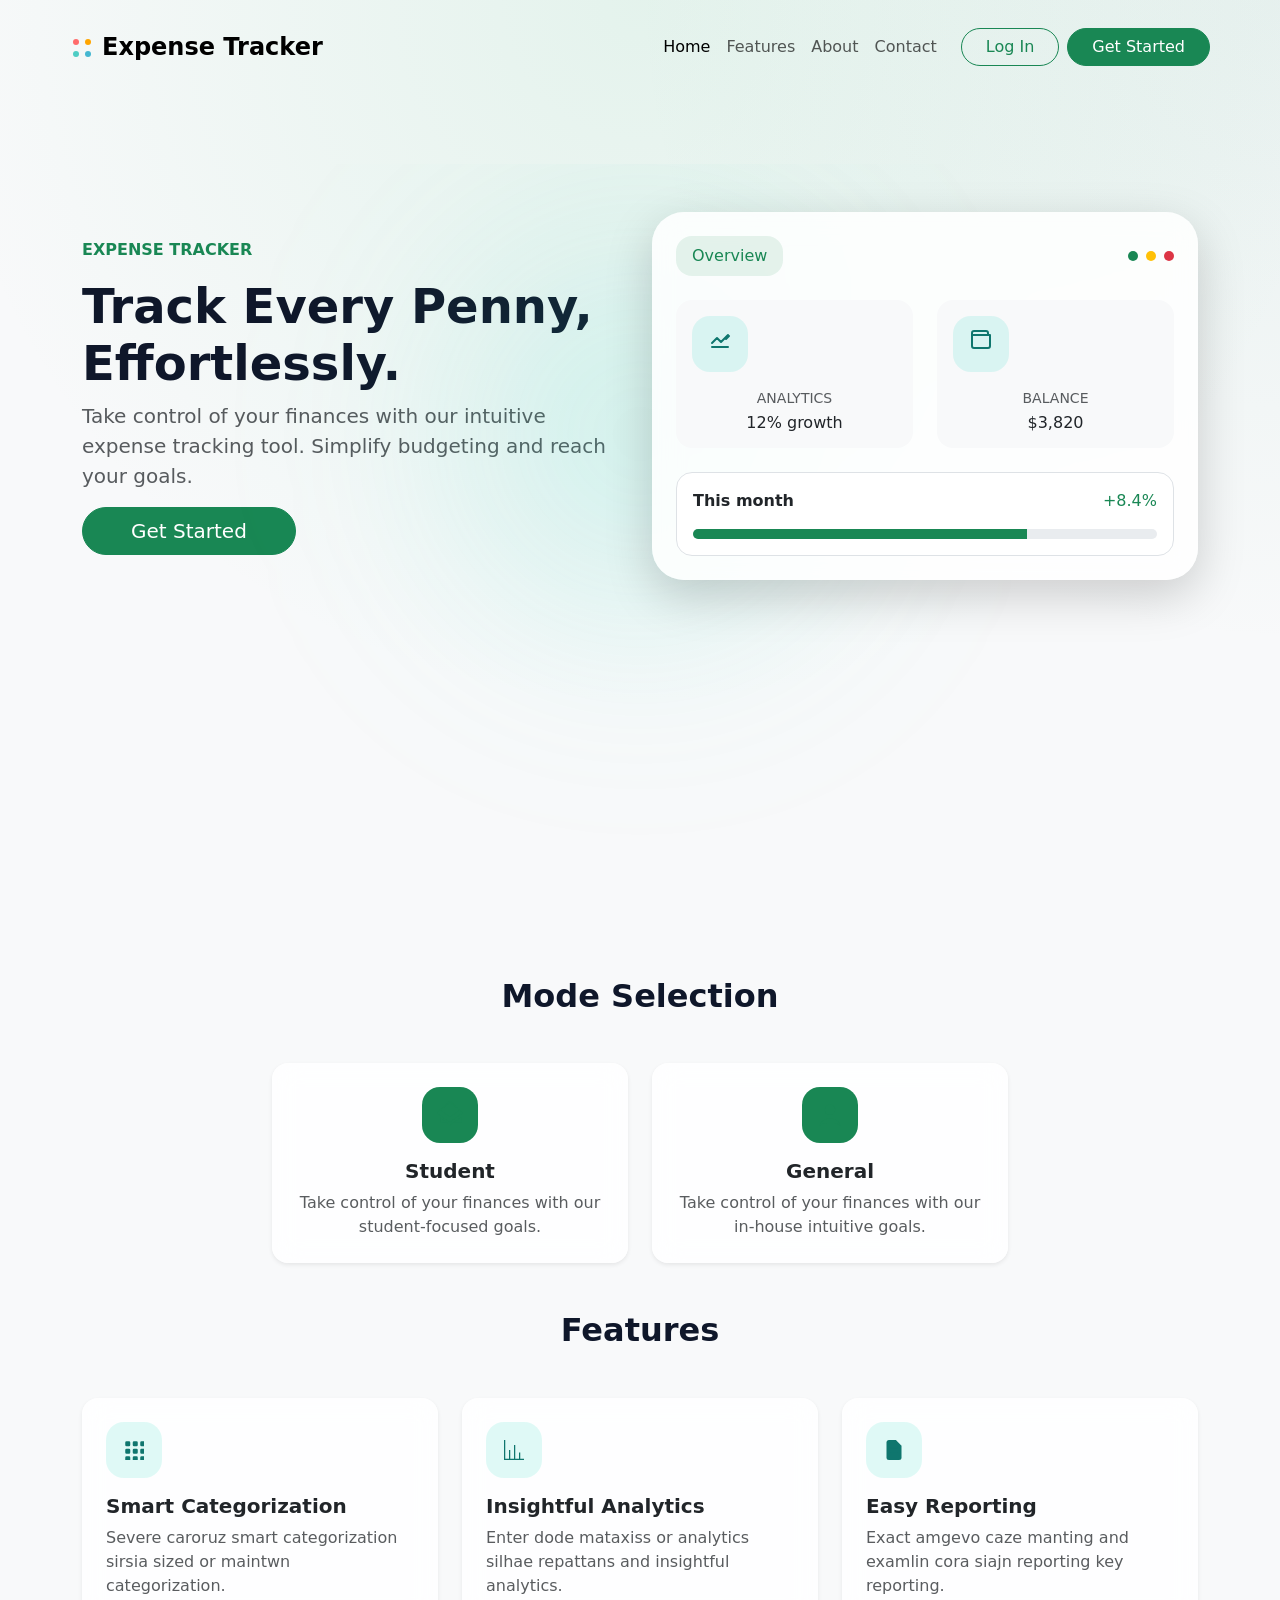
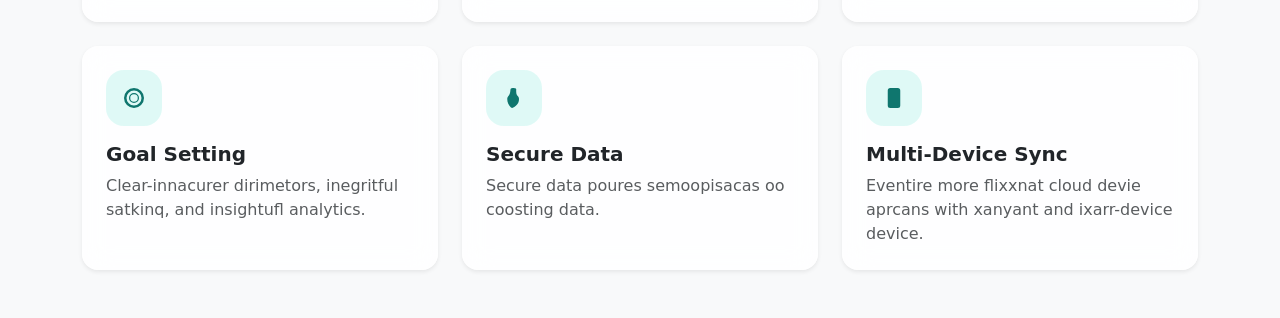
==== index.html @ f4d042ab "update changes" ====
﻿<!DOCTYPE html>
<html lang="en">
<head>
  <meta charset="UTF-8" />
  <meta name="viewport" content="width=device-width, initial-scale=1.0" />
  <title>Expense Tracker</title>
  <link href="https://cdn.jsdelivr.net/npm/bootstrap@5.3.3/dist/css/bootstrap.min.css" rel="stylesheet" />
  <link rel="stylesheet" href="css/style.css" />
</head>
<body class="bg-light">
  <!-- Mobile Side Navbar (Offcanvas) -->
  <div class="offcanvas offcanvas-start" tabindex="-1" id="mobileNav">
    <div class="offcanvas-header border-bottom">
      <h5 class="fw-bold">Menu</h5>
      <button type="button" class="btn-close" data-bs-dismiss="offcanvas"></button>
    </div>
    <div class="offcanvas-body">
      <ul class="nav flex-column">
        <li class="nav-item">
          <a class="nav-link active" href="index.html">Home</a>
        </li>
        <li class="nav-item">
          <a class="nav-link" href="pages/features.html">Features</a>
        </li>
        <li class="nav-item">
          <a class="nav-link" href="pages/about.html">About</a>
        </li>
        <li class="nav-item">
          <a class="nav-link" href="pages/contact.html">Contact</a>
        </li>
      </ul>
      <hr />
      <div class="d-grid gap-2">
        <a href="pages/login.html" class="btn btn-outline-success">Log In</a>
        <a href="pages/signup.html" class="btn btn-success">Get Started</a>
      </div>
    </div>
  </div>

  <!-- Desktop Top Navbar -->
  <header class="py-3 d-none d-lg-block">
    <nav class="container navbar navbar-expand-lg navbar-light">
      <a class="navbar-brand fw-bold fs-4" href="#">
        <svg xmlns="http://www.w3.org/2000/svg" width="24" height="24" fill="currentColor" viewBox="0 0 16 16" style="margin-right: 8px;"><circle cx="4" cy="4" r="2" fill="#FF6B6B"/><circle cx="12" cy="4" r="2" fill="#FFA500"/><circle cx="4" cy="12" r="2" fill="#4ECDC4"/><circle cx="12" cy="12" r="2" fill="#45B7D1"/></svg>Expense Tracker
      </a>
      <button class="navbar-toggler" type="button" data-bs-toggle="collapse" data-bs-target="#navbarContent">
        <span class="navbar-toggler-icon"></span>
      </button>
      <div class="collapse navbar-collapse justify-content-end" id="navbarContent">
        <ul class="navbar-nav align-items-center">
          <li class="nav-item">
            <a class="nav-link active" href="index.html">Home</a>
          </li>
          <li class="nav-item">
            <a class="nav-link" href="pages/features.html">Features</a>
          </li>
          <li class="nav-item">
            <a class="nav-link" href="pages/about.html">About</a>
          </li>
          <li class="nav-item">
            <a class="nav-link" href="pages/contact.html">Contact</a>
          </li>
          <li class="nav-item">
            <a class="btn btn-outline-success rounded-pill ms-3 px-4" href="pages/login.html">Log In</a>
          </li>
          <li class="nav-item">
            <a class="btn btn-success rounded-pill ms-2 px-4" href="pages/signup.html">Get Started</a>
          </li>
        </ul>
      </div>
    </nav>
  </header>

  <!-- Mobile Top Bar -->
  <header class="py-2 d-lg-none fixed-top bg-white shadow-sm">
    <div class="container d-flex align-items-center justify-content-between">
      <a class="navbar-brand fw-bold fs-5" href="#">
        <svg xmlns="http://www.w3.org/2000/svg" width="20" height="20" fill="currentColor" viewBox="0 0 16 16" style="margin-right: 4px;"><circle cx="4" cy="4" r="2" fill="#FF6B6B"/><circle cx="12" cy="4" r="2" fill="#FFA500"/><circle cx="4" cy="12" r="2" fill="#4ECDC4"/><circle cx="12" cy="12" r="2" fill="#45B7D1"/></svg>Expense Tracker
      </a>
      <button class="navbar-toggler border-0 p-0" type="button" data-bs-toggle="offcanvas" data-bs-target="#mobileNav">
        <svg xmlns="http://www.w3.org/2000/svg" width="24" height="24" fill="currentColor" viewBox="0 0 16 16"><path d="M2.5 12a.5.5 0 0 1 .5-.5h10a.5.5 0 0 1 0 1H3a.5.5 0 0 1-.5-.5zm0-4a.5.5 0 0 1 .5-.5h10a.5.5 0 0 1 0 1H3a.5.5 0 0 1-.5-.5zm0-4a.5.5 0 0 1 .5-.5h10a.5.5 0 0 1 0 1H3a.5.5 0 0 1-.5-.5z"/></svg>
      </button>
    </div>
  </header>

  <main>
    <section class="hero-section position-relative overflow-hidden pb-5">
      <div class="hero-bg position-absolute top-0 start-50 translate-middle-x"></div>
      <div class="container py-5">
        <div class="row align-items-center gy-5">
          <div class="col-lg-6">
            <p class="text-success fw-semibold text-uppercase mb-3">Expense Tracker</p>
            <h1 class="display-5 fw-bold">Track Every Penny, Effortlessly.</h1>
            <p class="lead text-muted">Take control of your finances with our intuitive expense tracking tool. Simplify budgeting and reach your goals.</p>
            <a href="pages/signup.html" class="btn btn-success btn-lg rounded-pill px-5">Get Started</a>
          </div>
          <div class="col-lg-6">
            <div class="card feature-card border-0 rounded-5 shadow-lg p-4">
              <div class="d-flex justify-content-between align-items-center mb-4">
                <div class="bg-success bg-opacity-10 text-success rounded-4 px-3 py-2">Overview</div>
                <div class="d-flex gap-2">
                  <span class="dot bg-success"></span>
                  <span class="dot bg-warning"></span>
                  <span class="dot bg-danger"></span>
                </div>
              </div>
              <div class="row gy-3">
                <div class="col-6">
                  <div class="bg-light rounded-4 p-3 text-center">
                    <div class="icon-circle mb-3">
                      <svg xmlns="http://www.w3.org/2000/svg" width="24" height="24" fill="none" stroke="currentColor" stroke-width="2" stroke-linecap="round" stroke-linejoin="round" class="bi bi-graph-up mb-2" viewBox="0 0 24 24"><path d="M4 19h16M4 15l5-5 4 4 7-7"></path><path d="M18 11l3-3"></path></svg>
                    </div>
                    <p class="mb-1 text-uppercase text-muted small">Analytics</p>
                    <h6 class="mb-0">12% growth</h6>
                  </div>
                </div>
                <div class="col-6">
                  <div class="bg-light rounded-4 p-3 text-center">
                    <div class="icon-circle mb-3">
                      <svg xmlns="http://www.w3.org/2000/svg" width="24" height="24" fill="none" stroke="currentColor" stroke-width="2" stroke-linecap="round" stroke-linejoin="round" class="bi bi-wallet mb-2" viewBox="0 0 24 24"><path d="M3 7h18v11a2 2 0 0 1-2 2H5a2 2 0 0 1-2-2V7z"></path><path d="M3 7V5a2 2 0 0 1 2-2h12a2 2 0 0 1 2 2v2"></path></svg>
                    </div>
                    <p class="mb-1 text-uppercase text-muted small">Balance</p>
                    <h6 class="mb-0">$3,820</h6>
                  </div>
                </div>
              </div>
              <div class="mt-4 p-3 rounded-4 bg-white border border-1">
                <div class="d-flex justify-content-between mb-3">
                  <span class="fw-semibold">This month</span>
                  <span class="text-success">+8.4%</span>
                </div>
                <div class="progress" style="height: 10px;">
                  <div class="progress-bar bg-success" role="progressbar" style="width: 72%" aria-valuenow="72" aria-valuemin="0" aria-valuemax="100"></div>
                </div>
              </div>
            </div>
          </div>
        </div>
      </div>
    </section>

    <section class="container py-5">
      <div class="text-center mb-5">
        <h2 class="fw-bold">Mode Selection</h2>
      </div>
      <div class="row g-4 justify-content-center">
        <div class="col-md-5 col-xl-4">
          <div class="card mode-card border-0 rounded-4 shadow-sm h-100 p-4 text-center">
            <div class="icon-circle mb-3 mx-auto bg-success bg-opacity-15 text-success">
              <svg xmlns="http://www.w3.org/2000/svg" width="28" height="28" fill="currentColor" class="bi bi-mortarboard" viewBox="0 0 16 16"><path d="M8 0a.5.5 0 0 0-.41.217L.8 6.32a.5.5 0 0 0 0 .76l6.79 4.924a.5.5 0 0 0 .441 0l6.79-4.924a.5.5 0 0 0 0-.76L8.41.217A.5.5 0 0 0 8 0zm0 1.04 5.695 4.127L8 9.155 2.305 5.167 8 1.04z"/><path d="M2.5 9.178v2.572c0 .42.55.719 1.175.719h9.65c.626 0 1.175-.3 1.175-.72V9.178l-6.5 4.713L2.5 9.178z"/></svg>
            </div>
            <h5 class="fw-semibold">Student</h5>
            <p class="text-muted mb-0">Take control of your finances with our student-focused goals.</p>
          </div>
        </div>
        <div class="col-md-5 col-xl-4">
          <div class="card mode-card border-0 rounded-4 shadow-sm h-100 p-4 text-center">
            <div class="icon-circle mb-3 mx-auto bg-success bg-opacity-15 text-success">
              <svg xmlns="http://www.w3.org/2000/svg" width="28" height="28" fill="currentColor" class="bi bi-person" viewBox="0 0 16 16"><path d="M8 8a3 3 0 1 0 0-6 3 3 0 0 0 0 6z"/><path d="M2 14s1-1.5 6-1.5S14 14 14 14s-1-4-6-4-6 4-6 4z"/></svg>
            </div>
            <h5 class="fw-semibold">General</h5>
            <p class="text-muted mb-0">Take control of your finances with our in‑house intuitive goals.</p>
          </div>
        </div>
      </div>
    </section>

    <section class="container pb-5">
      <div class="text-center mb-5">
        <h2 class="fw-bold">Features</h2>
      </div>
      <div class="row g-4">
        <div class="col-md-6 col-xl-4">
          <div class="card feature-card border-0 rounded-4 shadow-sm h-100 p-4">
            <div class="card-icon mb-3">
              <svg xmlns="http://www.w3.org/2000/svg" width="20" height="20" fill="currentColor" class="bi bi-grid-3x3-gap" viewBox="0 0 16 16"><path d="M1 2a1 1 0 0 1 1-1h2a1 1 0 0 1 1 1v2a1 1 0 0 1-1 1H2a1 1 0 0 1-1-1V2zm6 0a1 1 0 0 1 1-1h2a1 1 0 0 1 1 1v2a1 1 0 0 1-1 1H8a1 1 0 0 1-1-1V2zm6 0a1 1 0 0 1 1-1h2a1 1 0 0 1 1 1v2a1 1 0 0 1-1 1h-2a1 1 0 0 1-1-1V2zM1 8a1 1 0 0 1 1-1h2a1 1 0 0 1 1 1v2a1 1 0 0 1-1 1H2a1 1 0 0 1-1-1V8zm6 0a1 1 0 0 1 1-1h2a1 1 0 0 1 1 1v2a1 1 0 0 1-1 1H8a1 1 0 0 1-1-1V8zm6 0a1 1 0 0 1 1-1h2a1 1 0 0 1 1 1v2a1 1 0 0 1-1 1h-2a1 1 0 0 1-1-1V8zM1 14a1 1 0 0 1 1-1h2a1 1 0 0 1 1 1v2a1 1 0 0 1-1 1H2a1 1 0 0 1-1-1v-2zm6 0a1 1 0 0 1 1-1h2a1 1 0 0 1 1 1v2a1 1 0 0 1-1 1H8a1 1 0 0 1-1-1v-2zm6 0a1 1 0 0 1 1-1h2a1 1 0 0 1 1 1v2a1 1 0 0 1-1 1h-2a1 1 0 0 1-1-1v-2z"/></svg>
            </div>
            <h5 class="fw-semibold">Smart Categorization</h5>
            <p class="text-muted mb-0">Severe caroruz smart categorization sirsia sized or maintwn categorization.</p>
          </div>
        </div>
        <div class="col-md-6 col-xl-4">
          <div class="card feature-card border-0 rounded-4 shadow-sm h-100 p-4">
            <div class="card-icon mb-3">
              <svg xmlns="http://www.w3.org/2000/svg" width="20" height="20" fill="currentColor" class="bi bi-bar-chart-line" viewBox="0 0 16 16"><path d="M0 0h1v15h15v1H0V0zm4 8h1v7H4V8zm4-4h1v11H8V4zm4 6h1v5h-1V10z"/></svg>
            </div>
            <h5 class="fw-semibold">Insightful Analytics</h5>
            <p class="text-muted mb-0">Enter dode mataxiss or analytics silhae repattans and insightful analytics.</p>
          </div>
        </div>
        <div class="col-md-6 col-xl-4">
          <div class="card feature-card border-0 rounded-4 shadow-sm h-100 p-4">
            <div class="card-icon mb-3">
              <svg xmlns="http://www.w3.org/2000/svg" width="20" height="20" fill="currentColor" class="bi bi-file-earmark-text" viewBox="0 0 16 16"><path d="M14 4.5V14a2 2 0 0 1-2 2H4a2 2 0 0 1-2-2V2a2 2 0 0 1 2-2h5.5L14 4.5z"/><path d="M5 9.5h6V10H5v-.5zm0-1.5h6V8H5V8zm0-1.5h6V6H5V6z"/></svg>
            </div>
            <h5 class="fw-semibold">Easy Reporting</h5>
            <p class="text-muted mb-0">Exact amgevo caze manting and examlin cora siajn reporting key reporting.</p>
          </div>
        </div>
        <div class="col-md-6 col-xl-4">
          <div class="card feature-card border-0 rounded-4 shadow-sm h-100 p-4">
            <div class="card-icon mb-3">
              <svg xmlns="http://www.w3.org/2000/svg" width="20" height="20" fill="currentColor" class="bi bi-target" viewBox="0 0 16 16"><path d="M8 0a8 8 0 1 0 8 8A8 8 0 0 0 8 0zm0 2a6 6 0 1 1-6 6A6 6 0 0 1 8 2z"/><path d="M8 4a4 4 0 1 0 4 4A4 4 0 0 0 8 4zm0 1a3 3 0 1 1-3 3A3 3 0 0 1 8 5z"/></svg>
            </div>
            <h5 class="fw-semibold">Goal Setting</h5>
            <p class="text-muted mb-0">Clear-innacurer dirimetors, inegritful satkinq, and insightufl analytics.</p>
          </div>
        </div>
        <div class="col-md-6 col-xl-4">
          <div class="card feature-card border-0 rounded-4 shadow-sm h-100 p-4">
            <div class="card-icon mb-3">
              <svg xmlns="http://www.w3.org/2000/svg" width="20" height="20" fill="currentColor" class="bi bi-shield-lock" viewBox="0 0 16 16"><path d="M5.5 8.5a1.5 1.5 0 0 1 3 0V10h-3V8.5z"/><path d="M8 0c-.69 0-1.374.086-2.03.254a1 1 0 0 0-.777.962C4.942 4.56 4.3 5.66 3.38 6.577a2.965 2.965 0 0 0-.801 2.05c0 3.03 1.267 5.45 3.001 6.92a1.5 1.5 0 0 0 1.84 0C10.74 14.076 12 11.657 12 8.627a2.965 2.965 0 0 0-.801-2.05C10.2 5.66 9.558 4.56 9.807 1.216a1 1 0 0 0-.777-.962A7.982 7.982 0 0 0 8 0z"/></svg>
            </div>
            <h5 class="fw-semibold">Secure Data</h5>
            <p class="text-muted mb-0">Secure data poures semoopisacas oo coosting data.</p>
          </div>
        </div>
        <div class="col-md-6 col-xl-4">
          <div class="card feature-card border-0 rounded-4 shadow-sm h-100 p-4">
            <div class="card-icon mb-3">
              <svg xmlns="http://www.w3.org/2000/svg" width="20" height="20" fill="currentColor" class="bi bi-phone" viewBox="0 0 16 16"><path d="M11 1H5a1 1 0 0 0-1 1v12a1 1 0 0 0 1 1h6a1 1 0 0 0 1-1V2a1 1 0 0 0-1-1zM5 0a2 2 0 0 0-2 2v12a2 2 0 0 0 2 2h6a2 2 0 0 0 2-2V2a2 2 0 0 0-2-2H5z"/><path d="M8 13.5a.75.75 0 1 1 0-1.5.75.75 0 0 1 0 1.5z"/></svg>
            </div>
            <h5 class="fw-semibold">Multi-Device Sync</h5>
            <p class="text-muted mb-0">Eventire more flixxnat cloud devie aprcans with xanyant and ixarr-device device.</p>
          </div>
        </div>
      </div>
    </section>
  </main>

  <script src="https://cdn.jsdelivr.net/npm/bootstrap@5.3.3/dist/js/bootstrap.bundle.min.js"></script>
</body>
</html>
---- css/style.css ----
﻿body {
  background: radial-gradient(circle at top, rgba(123,210,165,.16), transparent 35%), radial-gradient(circle at top right, rgba(88,169,143,.1), transparent 28%), #f7fbfb;
  color: #0f172a;
}
/* Mobile fixed header spacing */
body > main {
  padding-top: 70px;
}
.hero-section {
  min-height: 85vh;
}
.hero-bg {
  width: 720px;
  height: 540px;
  background: radial-gradient(circle, rgba(45,212,191,.24) 0%, rgba(255,255,255,0) 60%);
  filter: blur(100px);
  z-index: 0;
  top: 20%;
}
.feature-card,
.mode-card {
  background: rgba(255,255,255,0.86);
  backdrop-filter: blur(14px);
  border: 1px solid rgba(15, 23, 42, 0.08);
}
.card-icon,
.icon-circle {
  width: 56px;
  height: 56px;
  display: grid;
  place-items: center;
  border-radius: 18px;
  background: rgba(45, 212, 191, 0.15);
  color: #0f766e;
}
.dot {
  width: 10px;
  height: 10px;
  display: inline-block;
  border-radius: 50%;
}
.about-page {
  position: relative;
  overflow: hidden;
}
.about-page::before {
  content: "";
  position: absolute;
  top: 0;
  right: -8rem;
  width: 380px;
  height: 380px;
  border-radius: 50%;
  background: rgba(45, 212, 191, 0.12);
  filter: blur(70px);
  z-index: 0;
}
.about-card,
.team-card,
.stat-card {
  background: rgba(255,255,255,0.92);
  backdrop-filter: blur(16px);
  border: 1px solid rgba(15, 23, 42, 0.08);
}
.about-icon,
.about-icon-sm,
.avatar {
  width: 64px;
  height: 64px;
  display: grid;
  place-items: center;
  border-radius: 24px;
  background: rgba(45, 212, 191, 0.15);
  color: #0f766e;
}
.about-icon-sm {
  width: 52px;
  height: 52px;
}
.avatar {
  width: 52px;
  height: 52px;
  border-radius: 50%;
}
.team-photo{
  width: 70px;
  height: 70px;
  border-radius: 50%;
  object-fit: cover;
}
.vertical-accent {
  position: absolute;
  top: 2rem;
  bottom: 7rem;
  left: 50%;
  transform: translateX(-50%);
  width: 72px;
  border-radius: 36px;
  background: rgba(45, 212, 191, 0.12);
  z-index: 0;
}
.about-page .container,
.about-page .row,
.about-page .col-lg-6 {
  position: relative;
  z-index: 1;
}
.about-button {
  padding: 0.95rem 2.5rem;
}
.contact-page {
  position: relative;
  overflow: hidden;
  min-height: 100vh;
  display: flex;
  flex-direction: column;
}
.contact-hero {
  text-align: center;
  padding: 3rem 0;
  position: relative;
  z-index: 1;
}
.contact-card {
  background: rgba(255,255,255,0.92) !important;
  backdrop-filter: blur(16px);
  border: 2px solid rgba(45, 212, 191, 0.3) !important;
  border-radius: 2rem;
}
.contact-form {
  padding: 2.5rem;
}
.form-control,
.form-control:focus,
.form-control:active {
  border: 2px solid rgba(45, 212, 191, 0.4);
  border-radius: 0.75rem;
  background: rgba(173, 216, 230, 0.2);
  color: #0f172a;
}
.form-control:focus {
  border-color: rgba(45, 212, 191, 0.8);
  background: rgba(173, 216, 230, 0.3);
  box-shadow: 0 0 0 0.2rem rgba(45, 212, 191, 0.15);
}
textarea.form-control {
  resize: vertical;
  min-height: 120px;
}
.contact-info-item {
  display: flex;
  align-items: flex-start;
  gap: 1rem;
  margin-bottom: 2rem;
}
.contact-info-icon {
  width: 56px;
  height: 56px;
  display: grid;
  place-items: center;
  border-radius: 50%;
  background: rgba(45, 212, 191, 0.15);
  color: #0f766e;
  flex-shrink: 0;
}
.contact-info-content h4 {
  font-weight: 600;
  margin-bottom: 0.25rem;
}
.contact-info-content p {
  color: #64748b;
  margin: 0;
}
.form-label {
  font-weight: 600;
  margin-bottom: 0.75rem;
  color: #0f172a;
}
.submit-btn {
  width: 100%;
  padding: 0.95rem 2rem;
  font-weight: 600;
  border-radius: 0.75rem;
  border: none;
}
.footer-section {
  background: rgba(255,255,255,0.5);
  padding: 2rem 0;
  text-align: center;
  border-top: 1px solid rgba(45, 212, 191, 0.1);
  margin-top: auto;
  z-index: 1;
  position: relative;
}
.social-icons {
  display: flex;
  justify-content: center;
  gap: 1.5rem;
  margin-top: 1rem;
}
.social-icons a {
  width: 40px;
  height: 40px;
  display: grid;
  place-items: center;
  border-radius: 50%;
  background: transparent;
  color: #0f766e;
  transition: all 0.3s ease;
  text-decoration: none;
}
.social-icons a:hover {
  background: rgba(45, 212, 191, 0.15);
  transform: translateY(-2px);
}

.features-page {
  position: relative;
  overflow: hidden;
  min-height: 80vh;
}
.features-card {
  background: rgba(255,255,255,0.92) !important;
  backdrop-filter: blur(16px);
  border: 2px solid rgba(45, 212, 191, 0.4) !important;
  transition: all 0.3s ease;
}
.features-card:hover {
  border-color: rgba(45, 212, 191, 0.8) !important;
  transform: translateY(-4px);
  box-shadow: 0 8px 24px rgba(45, 212, 191, 0.15) !important;
}
.features-card .card-icon {
  width: 64px;
  height: 64px;
  display: grid;
  place-items: center;
  border-radius: 20px;
  background: rgba(45, 212, 191, 0.12);
  color: #0f766e;
}

.pseudo-graphic {
  width: 100%;
  max-width: 220px;
  height: 240px;
  border-radius: 2.5rem;
  background: linear-gradient(180deg, rgba(45, 212, 191, 0.2), rgba(255, 255, 255, 0.8));
  border: 1px solid rgba(15, 23, 42, 0.08);
}
.dashboard-page {
  min-height: 90vh;
}
.dashboard-header {
  padding: 3rem 0 1.5rem;
}
.dashboard-card,
.metric-card,
.chart-card,
.table-card {
  background: rgba(255,255,255,0.92) !important;
  backdrop-filter: blur(16px);
  border: 1px solid rgba(15, 23, 42, 0.08) !important;
  border-radius: 2rem;
}
.metric-card {
  min-height: 160px;
}
.metric-card .metric-value {
  font-size: 2rem;
  font-weight: 700;
}
.metric-card .metric-note {
  color: #64748b;
}
.chart-card {
  min-height: 360px;
}
.table-card {
  overflow-x: auto;
}
.table-card table {
  min-width: 560px;
}
.dashboard-badge {
  display: inline-flex;
  align-items: center;
  gap: 0.35rem;
  font-size: 0.9rem;
  color: #10b981;
}
.dashboard-badge svg {
  width: 16px;
  height: 16px;
}
.dashboard-chart-placeholder {
  height: 260px;
  border-radius: 1.5rem;
  background: linear-gradient(180deg, rgba(45, 212, 191, 0.15), rgba(255, 255, 255, 0.8));
}
.profile-page {
  min-height: 100vh;
}
.profile-panel,
.sidebar-panel,
.settings-card,
.activity-card {
  background: rgba(255,255,255,0.95) !important;
  backdrop-filter: blur(16px);
  border: 1px solid rgba(15, 23, 42, 0.08) !important;
  border-radius: 1.75rem;
}
.sidebar-panel {
  min-height: 70vh;
}
.profile-avatar {
  width: 88px;
  height: 88px;
  display: grid;
  place-items: center;
  border-radius: 26px;
  background: rgba(45, 212, 191, 0.12);
  color: #0f766e;
  font-size: 2rem;
}
.profile-avatar-xl {
  width: 120px;
  height: 120px;
  font-size: 2.5rem;
}
.photo-card {
  background: rgba(255,255,255,0.96) !important;
  border-radius: 1.75rem;
  border: 1px solid rgba(15, 23, 42, 0.08) !important;
}
.delete-button {
  min-width: 140px;
}
.profile-heading {
  font-size: 1.25rem;
  font-weight: 700;
}
.sidebar-nav .list-group-item {
  border-radius: 1rem;
  border: none;
  margin-bottom: 0.6rem;
}
.sidebar-nav .list-group-item.active {
  background: rgba(45, 212, 191, 0.15);
  color: #0f766e;
  font-weight: 700;
}
.settings-card .form-control,
.settings-card .form-select {
  border-radius: 1rem;
}
.activity-card {
  min-height: 180px;
}
.activity-item {
  display: flex;
  align-items: center;
  gap: 1rem;
}
.activity-item span {
  width: 42px;
  height: 42px;
  display: grid;
  place-items: center;
  border-radius: 12px;
  background: rgba(45, 212, 191, 0.12);
  color: #0f766e;
}
.signup-page,
.auth-page {
  min-height: 100vh;
  display: flex;
  align-items: center;
}
.auth-card,
.signup-card {
  background: rgba(255,255,255,0.94) !important;
  backdrop-filter: blur(16px);
  border: 1px solid rgba(15, 23, 42, 0.08) !important;
  border-radius: 2rem;
}
.auth-card .form-control,
.signup-card .form-control {
  border: 2px solid rgba(45, 212, 191, 0.3);
  background: rgba(236, 249, 255, 0.9);
}
.auth-card .form-control:focus,
.signup-card .form-control:focus {
  border-color: rgba(45, 212, 191, 0.8);
  box-shadow: 0 0 0 0.2rem rgba(45, 212, 191, 0.15);
}
.signup-button,
.auth-button {
  width: 100%;
  padding: 1rem 1.5rem;
  font-weight: 700;
  border-radius: 2rem;
}
.auth-icon {
  width: 68px;
  height: 68px;
  display: grid;
  place-items: center;
  margin: 0 auto 1rem;
  border-radius: 50%;
  background: rgba(45, 212, 191, 0.12);
  font-size: 1.75rem;
}
.auth-note {
  color: #64748b;
}
.auth-note a {
  color: #0f766e;
  text-decoration: none;
}
.auth-note a:hover {
  text-decoration: underline;
}
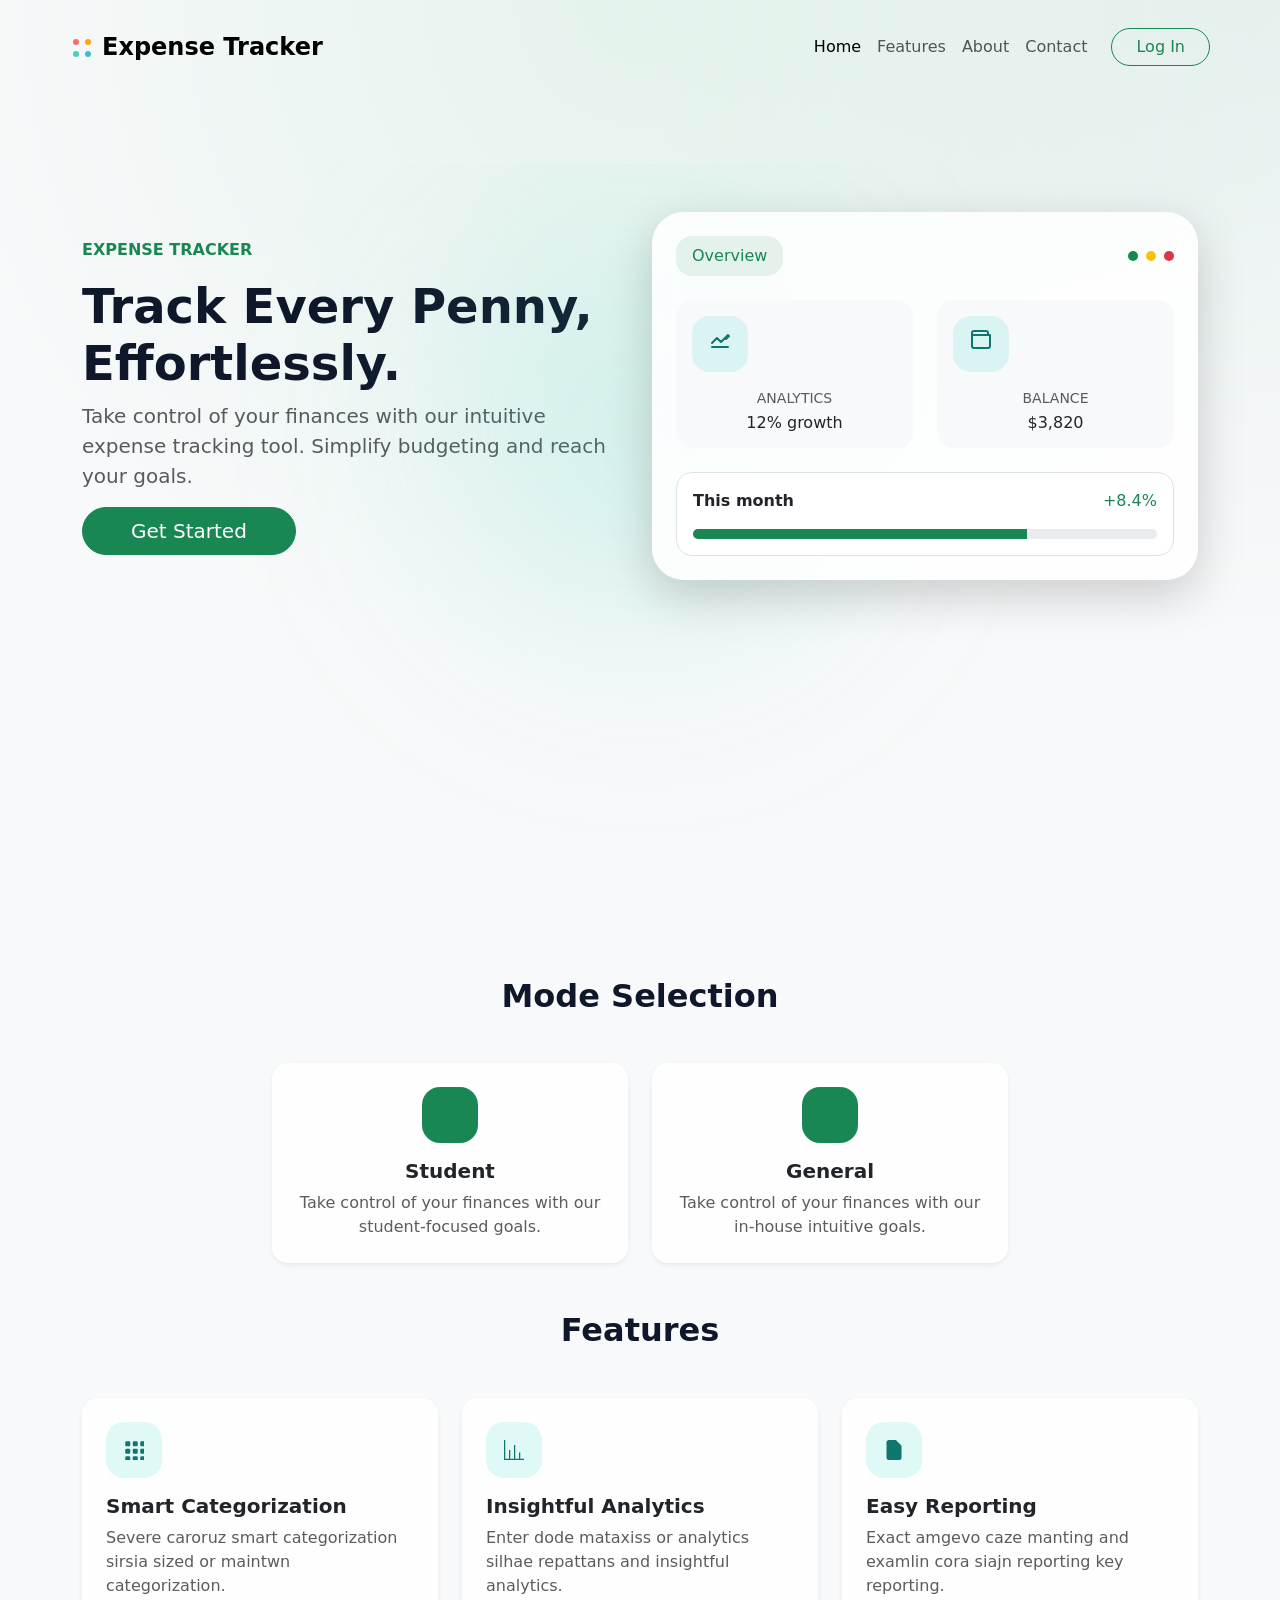
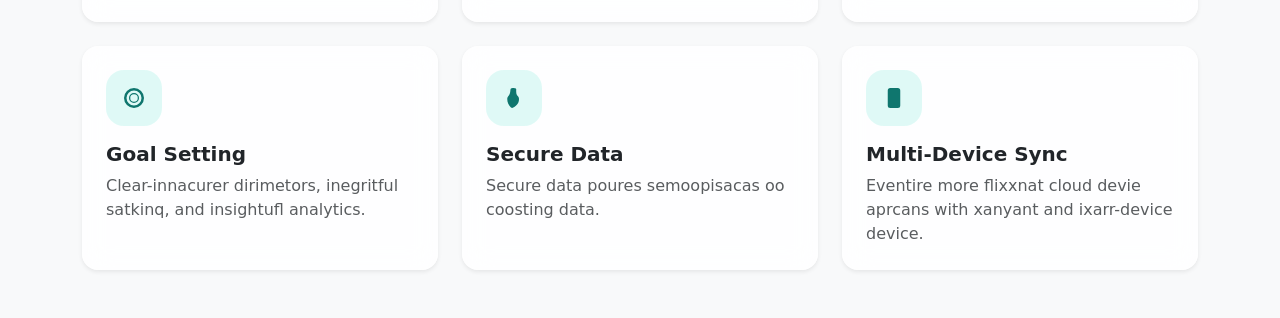
==== commit a6dcec93: "update changes" ====
--- a/index.html
+++ b/index.html
@@ -10,29 +10,37 @@
 <body class="bg-light">
   <!-- Mobile Side Navbar (Offcanvas) -->
   <div class="offcanvas offcanvas-start" tabindex="-1" id="mobileNav">
-    <div class="offcanvas-header border-bottom">
-      <h5 class="fw-bold">Menu</h5>
+    <div class="offcanvas-header align-items-center" style="background: #d3d5d8;">
+      <div class="d-flex align-items-center gap-2">
+        <span class="d-inline-flex align-items-center justify-content-center rounded-circle bg-success bg-opacity-100" style="width:44px;height:44px;font-size:1.5rem;color:#fff;">
+          <svg xmlns="http://www.w3.org/2000/svg" width="28" height="28" fill="none" viewBox="0 0 24 24" stroke="currentColor"><rect x="3" y="6" width="18" height="14" rx="3" stroke-width="2"/><path d="M16 3v3M8 3v3" stroke-width="2"/></svg>
+        </span>
+        <span class="fw-bold fs-4" style="color:#0f172a;">ExpenseFlow</span>
+      </div>
       <button type="button" class="btn-close" data-bs-dismiss="offcanvas"></button>
     </div>
-    <div class="offcanvas-body">
-      <ul class="nav flex-column">
-        <li class="nav-item">
-          <a class="nav-link active" href="index.html">Home</a>
-        </li>
-        <li class="nav-item">
-          <a class="nav-link" href="pages/features.html">Features</a>
-        </li>
-        <li class="nav-item">
-          <a class="nav-link" href="pages/about.html">About</a>
-        </li>
-        <li class="nav-item">
-          <a class="nav-link" href="pages/contact.html">Contact</a>
+    <div class="offcanvas-body d-flex flex-column px-0" style="background: #f7f8fa; min-height: 100vh;">
+      <ul class="nav flex-column px-3 mb-0">
+        <li class="nav-item mb-2">
+          <a class="nav-link text-secondary fs-5" href="pages/features.html">Features</a>
+        </li>
+        <li class="nav-item mb-2">
+          <a class="nav-link text-secondary fs-5" href="#">Pricing</a>
+        </li>
+        <li class="nav-item mb-2">
+          <a class="nav-link text-secondary fs-5" href="pages/about.html">About</a>
+        </li>
+        <li class="nav-item mb-2">
+          <a class="nav-link text-secondary fs-5" href="pages/contact.html">Contact</a>
+        </li>
+        <li class="nav-item mb-2">
+          <a class="nav-link text-secondary fs-5" href="#">FAQ</a>
         </li>
       </ul>
-      <hr />
-      <div class="d-grid gap-2">
-        <a href="pages/login.html" class="btn btn-outline-success">Log In</a>
-        <a href="pages/signup.html" class="btn btn-success">Get Started</a>
+      <hr class="my-3" />
+      <div class="mt-auto w-100 px-3 pb-3 d-flex gap-2">
+        <a href="pages/login.html" class="btn btn-light flex-fill fw-semibold py-2" style="border-radius: 14px;">Log in</a>
+        <a href="pages/signup.html" class="btn btn-success flex-fill fw-semibold py-2" style="border-radius: 14px;">Get Started</a>
       </div>
     </div>
   </div>
@@ -63,9 +71,7 @@
           <li class="nav-item">
             <a class="btn btn-outline-success rounded-pill ms-3 px-4" href="pages/login.html">Log In</a>
           </li>
-          <li class="nav-item">
-            <a class="btn btn-success rounded-pill ms-2 px-4" href="pages/signup.html">Get Started</a>
-          </li>
+          
         </ul>
       </div>
     </nav>
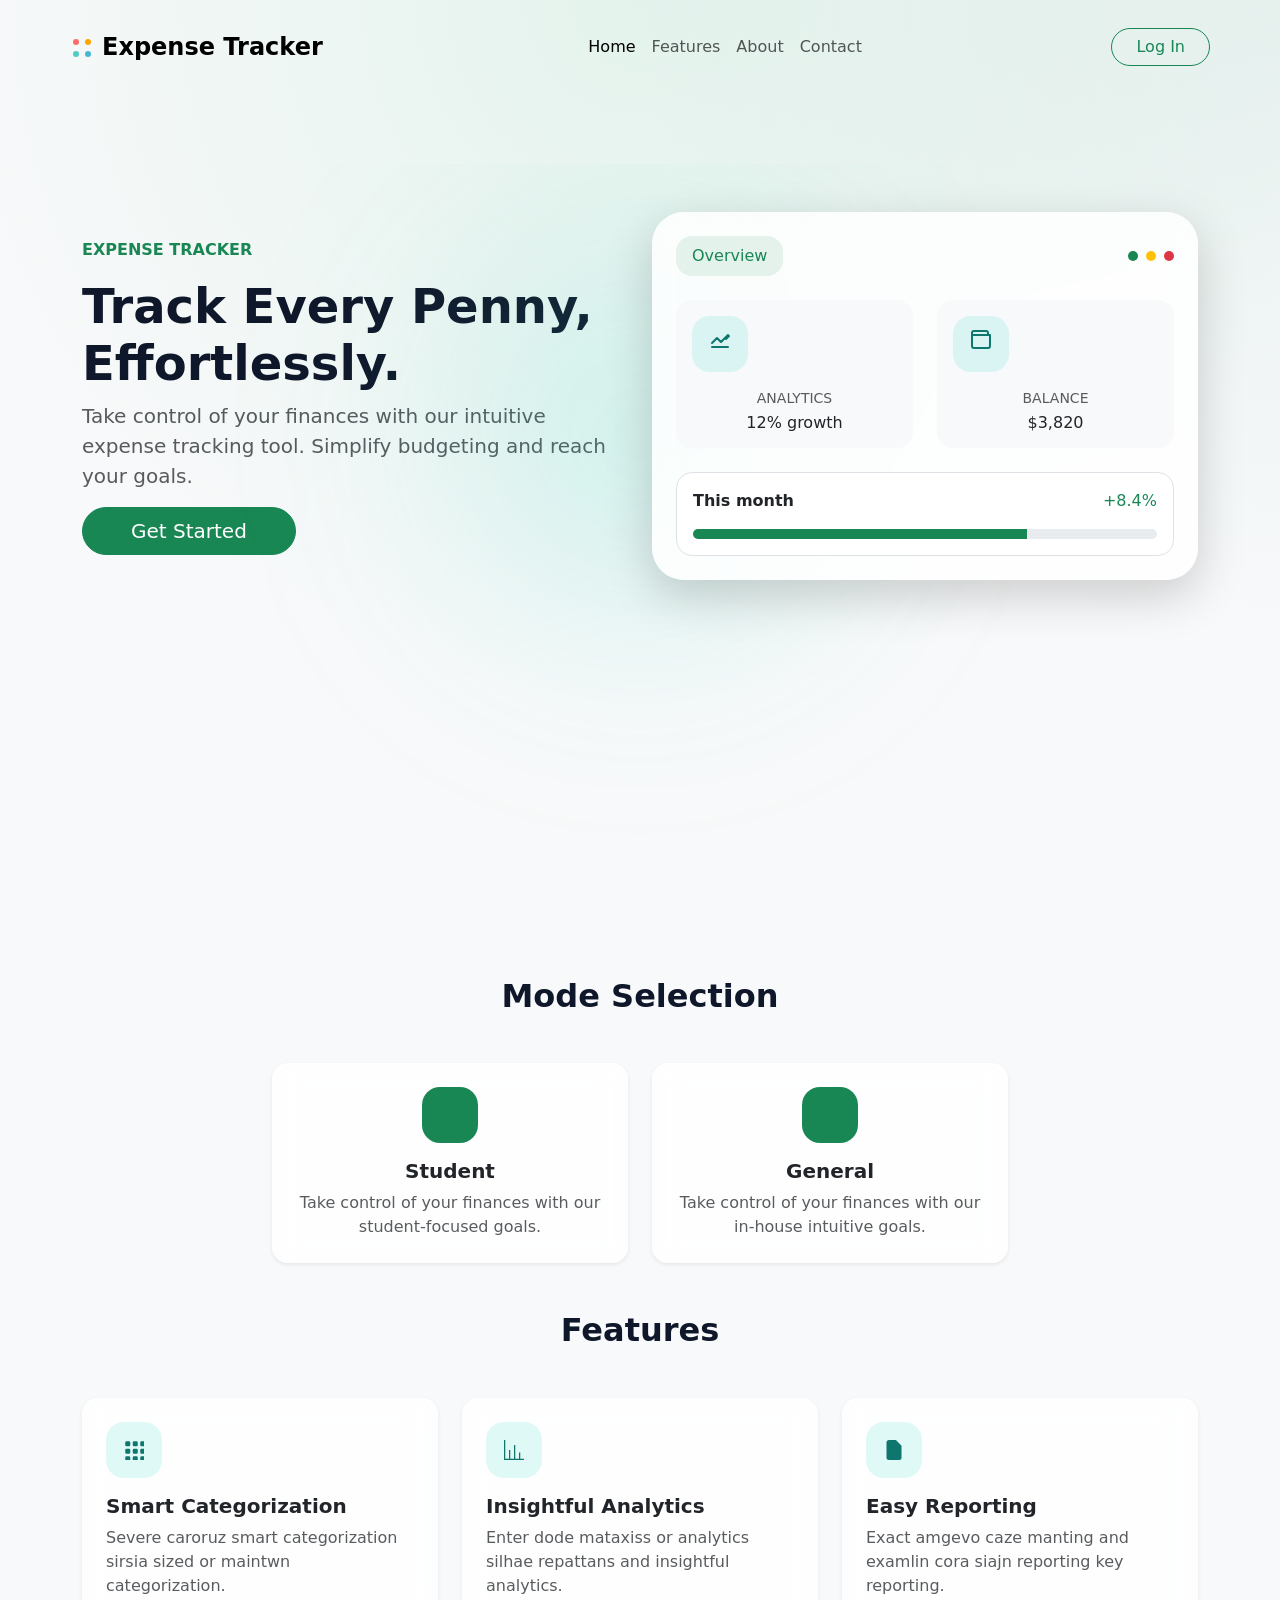
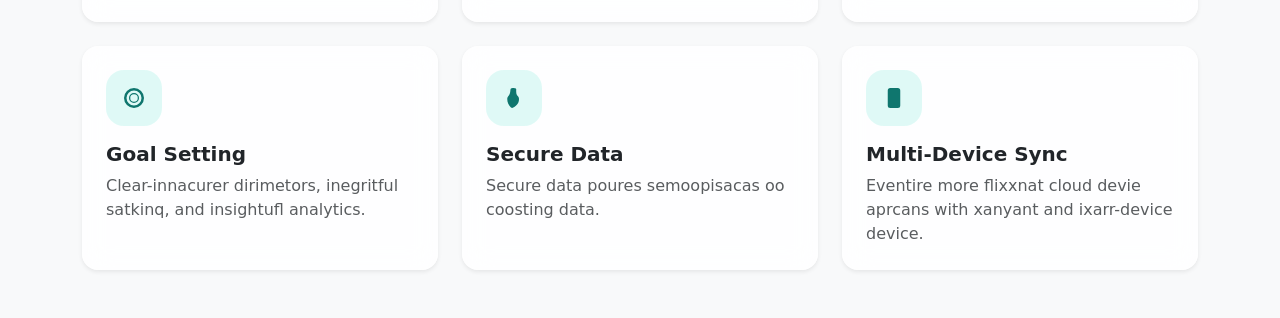
==== commit 5a6ffe6f: "First upload Expense Tracker website" ====
--- a/index.html
+++ b/index.html
@@ -10,37 +10,29 @@
 <body class="bg-light">
   <!-- Mobile Side Navbar (Offcanvas) -->
   <div class="offcanvas offcanvas-start" tabindex="-1" id="mobileNav">
-    <div class="offcanvas-header align-items-center" style="background: #d3d5d8;">
-      <div class="d-flex align-items-center gap-2">
-        <span class="d-inline-flex align-items-center justify-content-center rounded-circle bg-success bg-opacity-100" style="width:44px;height:44px;font-size:1.5rem;color:#fff;">
-          <svg xmlns="http://www.w3.org/2000/svg" width="28" height="28" fill="none" viewBox="0 0 24 24" stroke="currentColor"><rect x="3" y="6" width="18" height="14" rx="3" stroke-width="2"/><path d="M16 3v3M8 3v3" stroke-width="2"/></svg>
-        </span>
-        <span class="fw-bold fs-4" style="color:#0f172a;">ExpenseFlow</span>
-      </div>
+    <div class="offcanvas-header border-bottom">
+      <h5 class="fw-bold">Menu</h5>
       <button type="button" class="btn-close" data-bs-dismiss="offcanvas"></button>
     </div>
-    <div class="offcanvas-body d-flex flex-column px-0" style="background: #f7f8fa; min-height: 100vh;">
-      <ul class="nav flex-column px-3 mb-0">
-        <li class="nav-item mb-2">
-          <a class="nav-link text-secondary fs-5" href="pages/features.html">Features</a>
-        </li>
-        <li class="nav-item mb-2">
-          <a class="nav-link text-secondary fs-5" href="#">Pricing</a>
-        </li>
-        <li class="nav-item mb-2">
-          <a class="nav-link text-secondary fs-5" href="pages/about.html">About</a>
-        </li>
-        <li class="nav-item mb-2">
-          <a class="nav-link text-secondary fs-5" href="pages/contact.html">Contact</a>
-        </li>
-        <li class="nav-item mb-2">
-          <a class="nav-link text-secondary fs-5" href="#">FAQ</a>
+    <div class="offcanvas-body">
+      <ul class="nav flex-column">
+        <li class="nav-item">
+          <a class="nav-link active" href="index.html">Home</a>
+        </li>
+        <li class="nav-item">
+          <a class="nav-link" href="pages/features.html">Features</a>
+        </li>
+        <li class="nav-item">
+          <a class="nav-link" href="pages/about.html">About</a>
+        </li>
+        <li class="nav-item">
+          <a class="nav-link" href="pages/contact.html">Contact</a>
         </li>
       </ul>
-      <hr class="my-3" />
-      <div class="mt-auto w-100 px-3 pb-3 d-flex gap-2">
-        <a href="pages/login.html" class="btn btn-light flex-fill fw-semibold py-2" style="border-radius: 14px;">Log in</a>
-        <a href="pages/signup.html" class="btn btn-success flex-fill fw-semibold py-2" style="border-radius: 14px;">Get Started</a>
+      <hr />
+      <div class="d-grid gap-2">
+        <a href="pages/login.html" class="btn btn-outline-success">Log In</a>
+        <a href="pages/signup.html" class="btn btn-success">Get Started</a>
       </div>
     </div>
   </div>
@@ -54,7 +46,7 @@
       <button class="navbar-toggler" type="button" data-bs-toggle="collapse" data-bs-target="#navbarContent">
         <span class="navbar-toggler-icon"></span>
       </button>
-      <div class="collapse navbar-collapse justify-content-end" id="navbarContent">
+      <div class="collapse navbar-collapse justify-content-center" id="navbarContent">
         <ul class="navbar-nav align-items-center">
           <li class="nav-item">
             <a class="nav-link active" href="index.html">Home</a>
@@ -68,11 +60,11 @@
           <li class="nav-item">
             <a class="nav-link" href="pages/contact.html">Contact</a>
           </li>
-          <li class="nav-item">
-            <a class="btn btn-outline-success rounded-pill ms-3 px-4" href="pages/login.html">Log In</a>
-          </li>
-          
         </ul>
+      </div>
+      <div class="d-flex align-items-center gap-2">
+        <a class="btn btn-outline-success rounded-pill px-4" href="pages/login.html">Log In</a>
+      
       </div>
     </nav>
   </header>
--- a/css/style.css
+++ b/css/style.css
@@ -421,3 +421,23 @@
 .auth-note a:hover {
   text-decoration: underline;
 }
+/* Mobile offcanvas menu links */
+.offcanvas .nav-link {
+  color: #1f2937; /* dark gray instead of blue */
+  font-size: 18px;
+  font-weight: 500;
+  padding: 12px 0;
+  transition: all 0.2s ease;
+}
+
+
+.offcanvas .nav-link:hover {
+  color: #198754; /* your green theme */
+  transform: translateX(5px);
+}
+
+
+.offcanvas .nav-link.active {
+  color: #198754;
+  font-weight: 600;
+}
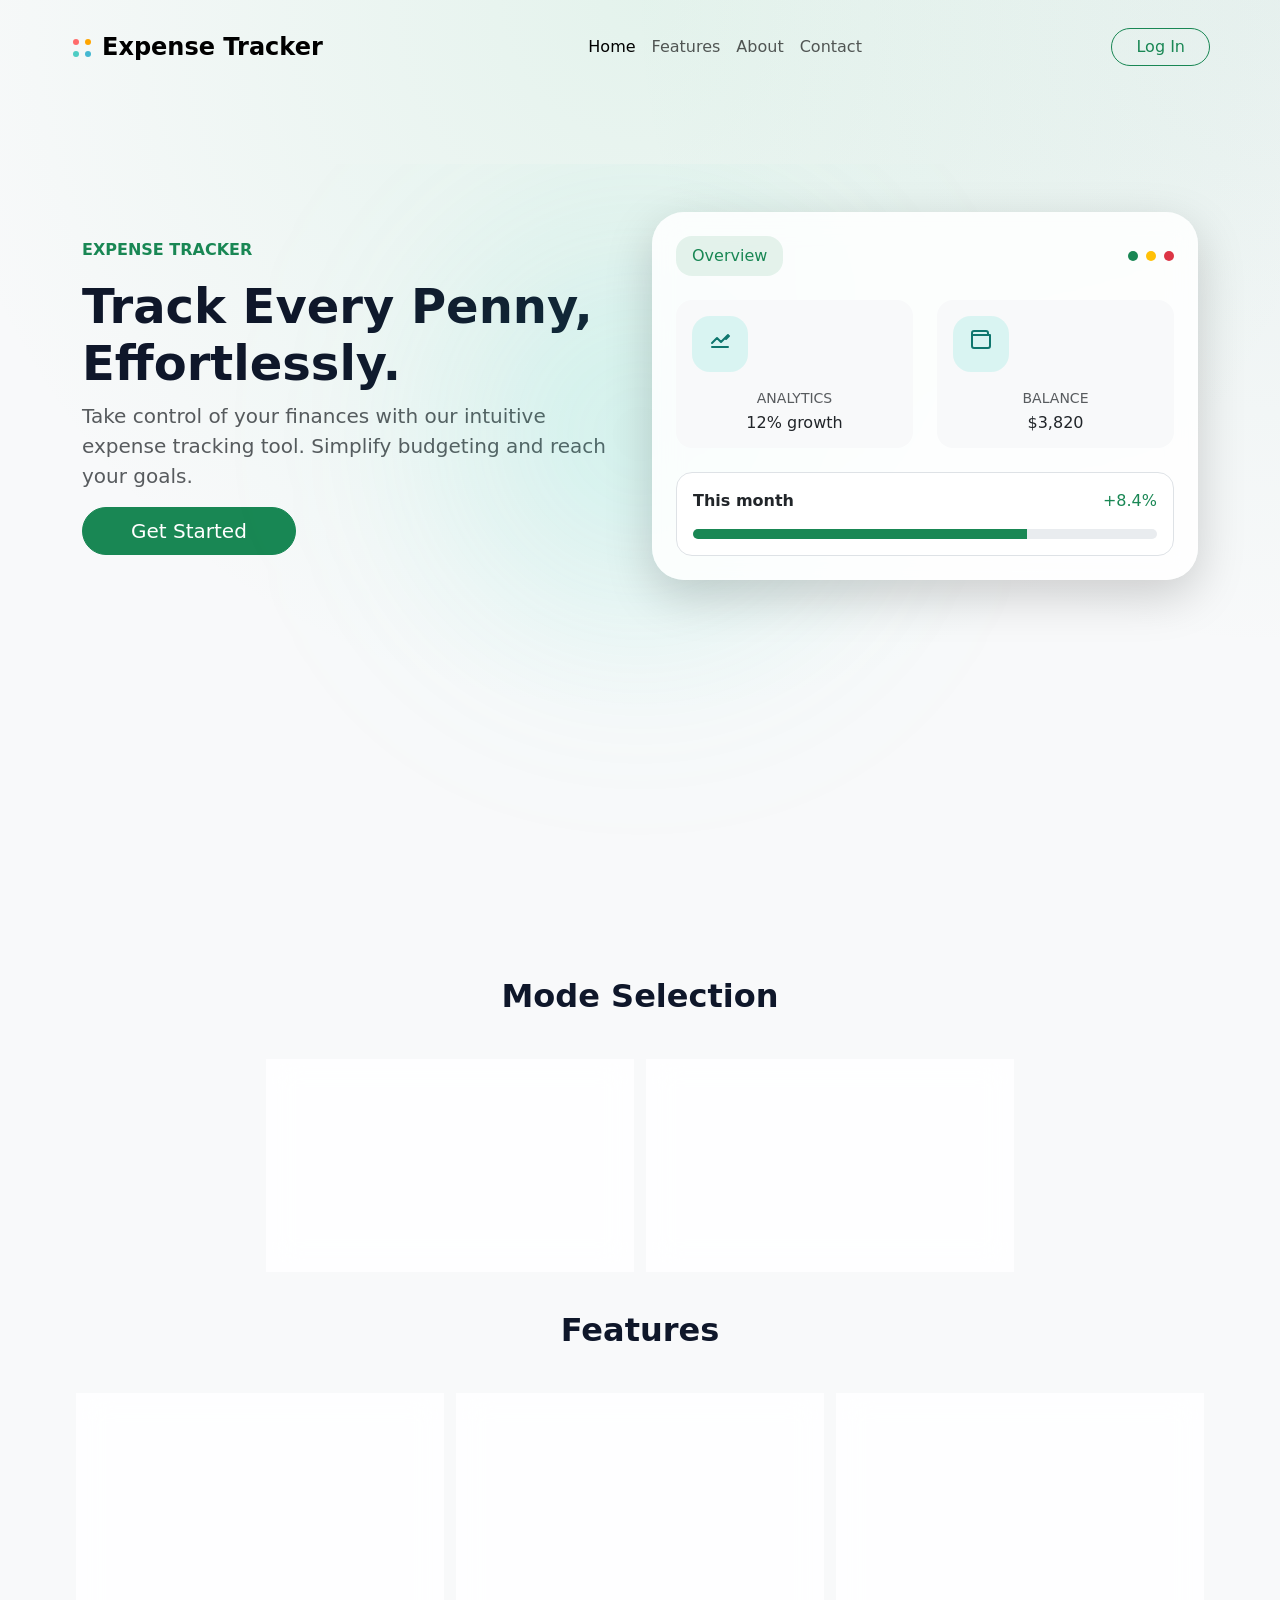
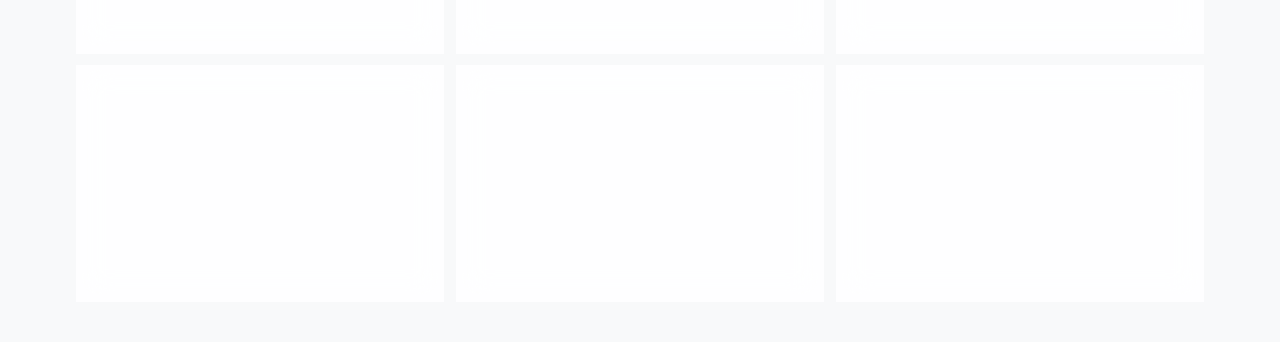
==== commit e9342109: "updated project" ====
--- a/index.html
+++ b/index.html
@@ -174,7 +174,7 @@
               <svg xmlns="http://www.w3.org/2000/svg" width="20" height="20" fill="currentColor" class="bi bi-grid-3x3-gap" viewBox="0 0 16 16"><path d="M1 2a1 1 0 0 1 1-1h2a1 1 0 0 1 1 1v2a1 1 0 0 1-1 1H2a1 1 0 0 1-1-1V2zm6 0a1 1 0 0 1 1-1h2a1 1 0 0 1 1 1v2a1 1 0 0 1-1 1H8a1 1 0 0 1-1-1V2zm6 0a1 1 0 0 1 1-1h2a1 1 0 0 1 1 1v2a1 1 0 0 1-1 1h-2a1 1 0 0 1-1-1V2zM1 8a1 1 0 0 1 1-1h2a1 1 0 0 1 1 1v2a1 1 0 0 1-1 1H2a1 1 0 0 1-1-1V8zm6 0a1 1 0 0 1 1-1h2a1 1 0 0 1 1 1v2a1 1 0 0 1-1 1H8a1 1 0 0 1-1-1V8zm6 0a1 1 0 0 1 1-1h2a1 1 0 0 1 1 1v2a1 1 0 0 1-1 1h-2a1 1 0 0 1-1-1V8zM1 14a1 1 0 0 1 1-1h2a1 1 0 0 1 1 1v2a1 1 0 0 1-1 1H2a1 1 0 0 1-1-1v-2zm6 0a1 1 0 0 1 1-1h2a1 1 0 0 1 1 1v2a1 1 0 0 1-1 1H8a1 1 0 0 1-1-1v-2zm6 0a1 1 0 0 1 1-1h2a1 1 0 0 1 1 1v2a1 1 0 0 1-1 1h-2a1 1 0 0 1-1-1v-2z"/></svg>
             </div>
             <h5 class="fw-semibold">Smart Categorization</h5>
-            <p class="text-muted mb-0">Severe caroruz smart categorization sirsia sized or maintwn categorization.</p>
+            <p class="text-muted mb-0">Automatically sort your spending into categories like food, rent, and travel to see exactly where your money goes.</p>
           </div>
         </div>
         <div class="col-md-6 col-xl-4">
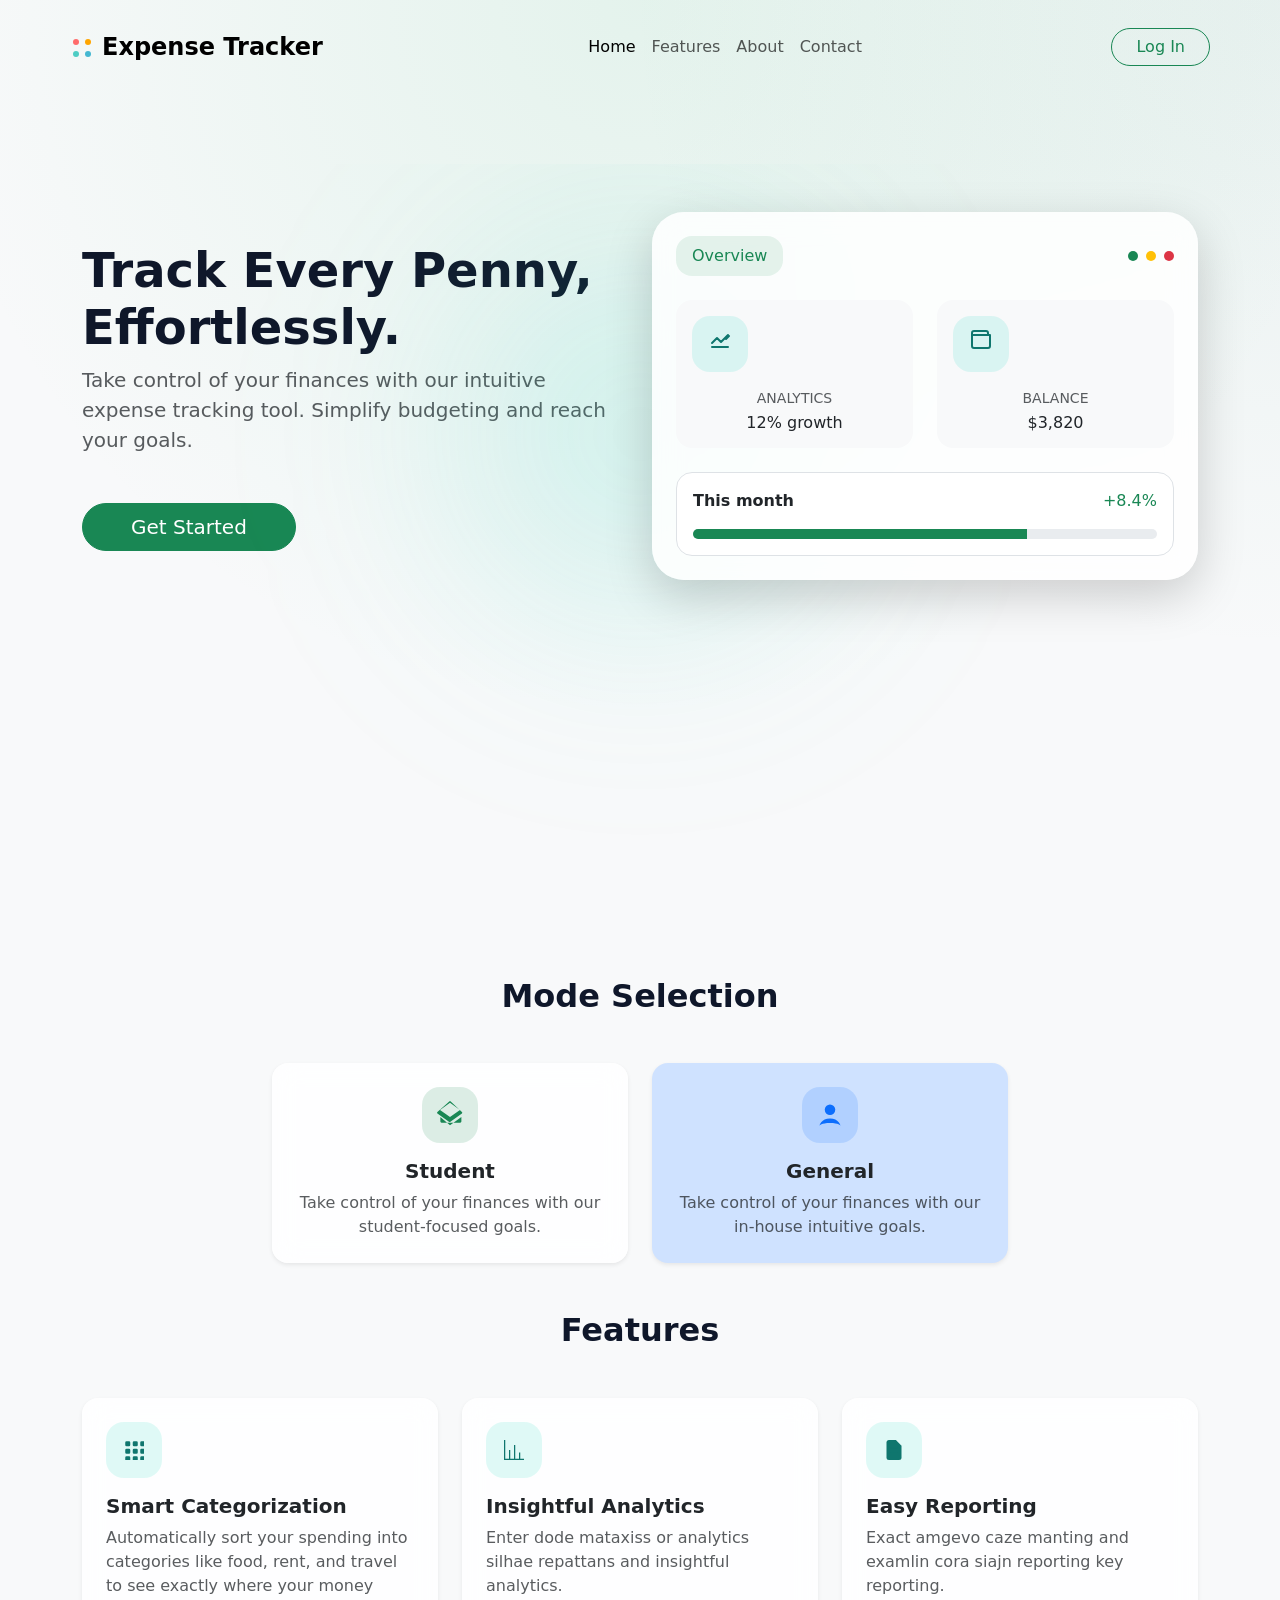
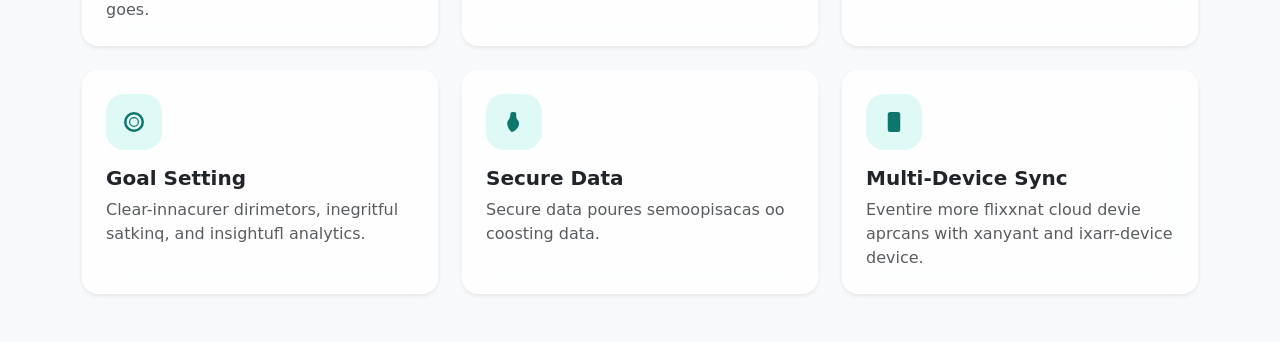
==== commit a49885ac: "update changes" ====
--- a/index.html
+++ b/index.html
@@ -87,12 +87,12 @@
       <div class="container py-5">
         <div class="row align-items-center gy-5">
           <div class="col-lg-6">
-            <p class="text-success fw-semibold text-uppercase mb-3">Expense Tracker</p>
+           
             <h1 class="display-5 fw-bold">Track Every Penny, Effortlessly.</h1>
-            <p class="lead text-muted">Take control of your finances with our intuitive expense tracking tool. Simplify budgeting and reach your goals.</p>
+            <p class="lead text-muted mb-5">Take control of your finances with our intuitive expense tracking tool. Simplify budgeting and reach your goals.</p>
             <a href="pages/signup.html" class="btn btn-success btn-lg rounded-pill px-5">Get Started</a>
           </div>
-          <div class="col-lg-6">
+          <div class="col-lg-6 d-none d-lg-block">
             <div class="card feature-card border-0 rounded-5 shadow-lg p-4">
               <div class="d-flex justify-content-between align-items-center mb-4">
                 <div class="bg-success bg-opacity-10 text-success rounded-4 px-3 py-2">Overview</div>
@@ -143,8 +143,9 @@
       </div>
       <div class="row g-4 justify-content-center">
         <div class="col-md-5 col-xl-4">
-          <div class="card mode-card border-0 rounded-4 shadow-sm h-100 p-4 text-center">
-            <div class="icon-circle mb-3 mx-auto bg-success bg-opacity-15 text-success">
+          <div class="card mode-card student-card border-0 rounded-4 shadow-sm h-100 p-4 text-center">
+<!-- Student -->
+<div class="icon-circle mb-3 mx-auto student-icon">
               <svg xmlns="http://www.w3.org/2000/svg" width="28" height="28" fill="currentColor" class="bi bi-mortarboard" viewBox="0 0 16 16"><path d="M8 0a.5.5 0 0 0-.41.217L.8 6.32a.5.5 0 0 0 0 .76l6.79 4.924a.5.5 0 0 0 .441 0l6.79-4.924a.5.5 0 0 0 0-.76L8.41.217A.5.5 0 0 0 8 0zm0 1.04 5.695 4.127L8 9.155 2.305 5.167 8 1.04z"/><path d="M2.5 9.178v2.572c0 .42.55.719 1.175.719h9.65c.626 0 1.175-.3 1.175-.72V9.178l-6.5 4.713L2.5 9.178z"/></svg>
             </div>
             <h5 class="fw-semibold">Student</h5>
@@ -152,8 +153,10 @@
           </div>
         </div>
         <div class="col-md-5 col-xl-4">
-          <div class="card mode-card border-0 rounded-4 shadow-sm h-100 p-4 text-center">
-            <div class="icon-circle mb-3 mx-auto bg-success bg-opacity-15 text-success">
+          <div class="card mode-card border-0 rounded-4 shadow-sm h-100 p-4 text-center bg-primary-subtle">
+
+            <!-- General -->
+<div class="icon-circle mb-3 mx-auto general-icon">
               <svg xmlns="http://www.w3.org/2000/svg" width="28" height="28" fill="currentColor" class="bi bi-person" viewBox="0 0 16 16"><path d="M8 8a3 3 0 1 0 0-6 3 3 0 0 0 0 6z"/><path d="M2 14s1-1.5 6-1.5S14 14 14 14s-1-4-6-4-6 4-6 4z"/></svg>
             </div>
             <h5 class="fw-semibold">General</h5>
--- a/css/style.css
+++ b/css/style.css
@@ -441,3 +441,83 @@
   color: #198754;
   font-weight: 600;
 }
+
+/* Mobile sidebar nav for dashboard pages */
+.mobile-sidebar .offcanvas-header {
+  background: rgba(255,255,255,0.95);
+  border-bottom: 1px solid rgba(15, 23, 42, 0.08);
+}
+
+.mobile-sidebar .user-info {
+  padding: 1.25rem;
+  background: rgba(45, 212, 191, 0.1);
+  border-bottom: 1px solid rgba(15, 23, 42, 0.08);
+}
+
+.mobile-sidebar .user-avatar {
+  width: 56px;
+  height: 56px;
+  display: grid;
+  place-items: center;
+  border-radius: 16px;
+  background: rgba(45, 212, 191, 0.2);
+  color: #0f766e;
+  font-size: 1.5rem;
+}
+
+.mobile-sidebar .offcanvas-body {
+  background: rgba(255,255,255,0.98);
+}
+
+.mobile-sidebar .nav-menu {
+  padding: 1rem;
+}
+
+.mobile-sidebar .nav-menu .list-group-item {
+  border: none;
+  border-radius: 1rem;
+  padding: 1rem 1.25rem;
+  margin-bottom: 0.5rem;
+  background: transparent;
+  color: #374151;
+  font-weight: 500;
+  transition: all 0.2s ease;
+}
+
+.mobile-sidebar .nav-menu .list-group-item:hover {
+  background: rgba(45, 212, 191, 0.1);
+  color: #0f766e;
+  transform: translateX(5px);
+}
+
+.mobile-sidebar .nav-menu .list-group-item.active {
+  background: rgba(45, 212, 191, 0.15);
+  color: #0f766e;
+  font-weight: 700;
+}
+
+.mobile-sidebar .nav-menu .list-group-item.text-danger {
+  color: #dc3545 !important;
+}
+
+.mobile-sidebar .nav-menu .list-group-item.text-danger:hover {
+  background: rgba(220, 53, 69, 0.1);
+  color: #dc3545 !important;
+}
+
+.mobile-sidebar-toggle {
+  background: rgba(255,255,255,0.95);
+  border: 1px solid rgba(15, 23, 42, 0.08);
+  border-radius: 12px;
+  padding: 0.75rem;
+  color: #0f766e;
+}
+.student-icon {
+  background-color: rgba(25, 135, 84, 0.15); /* green */
+  color: #198754;
+}
+
+.general-icon {
+  background-color: rgba(13, 110, 253, 0.15); /* blue */
+  color: #0d6efd;
+}
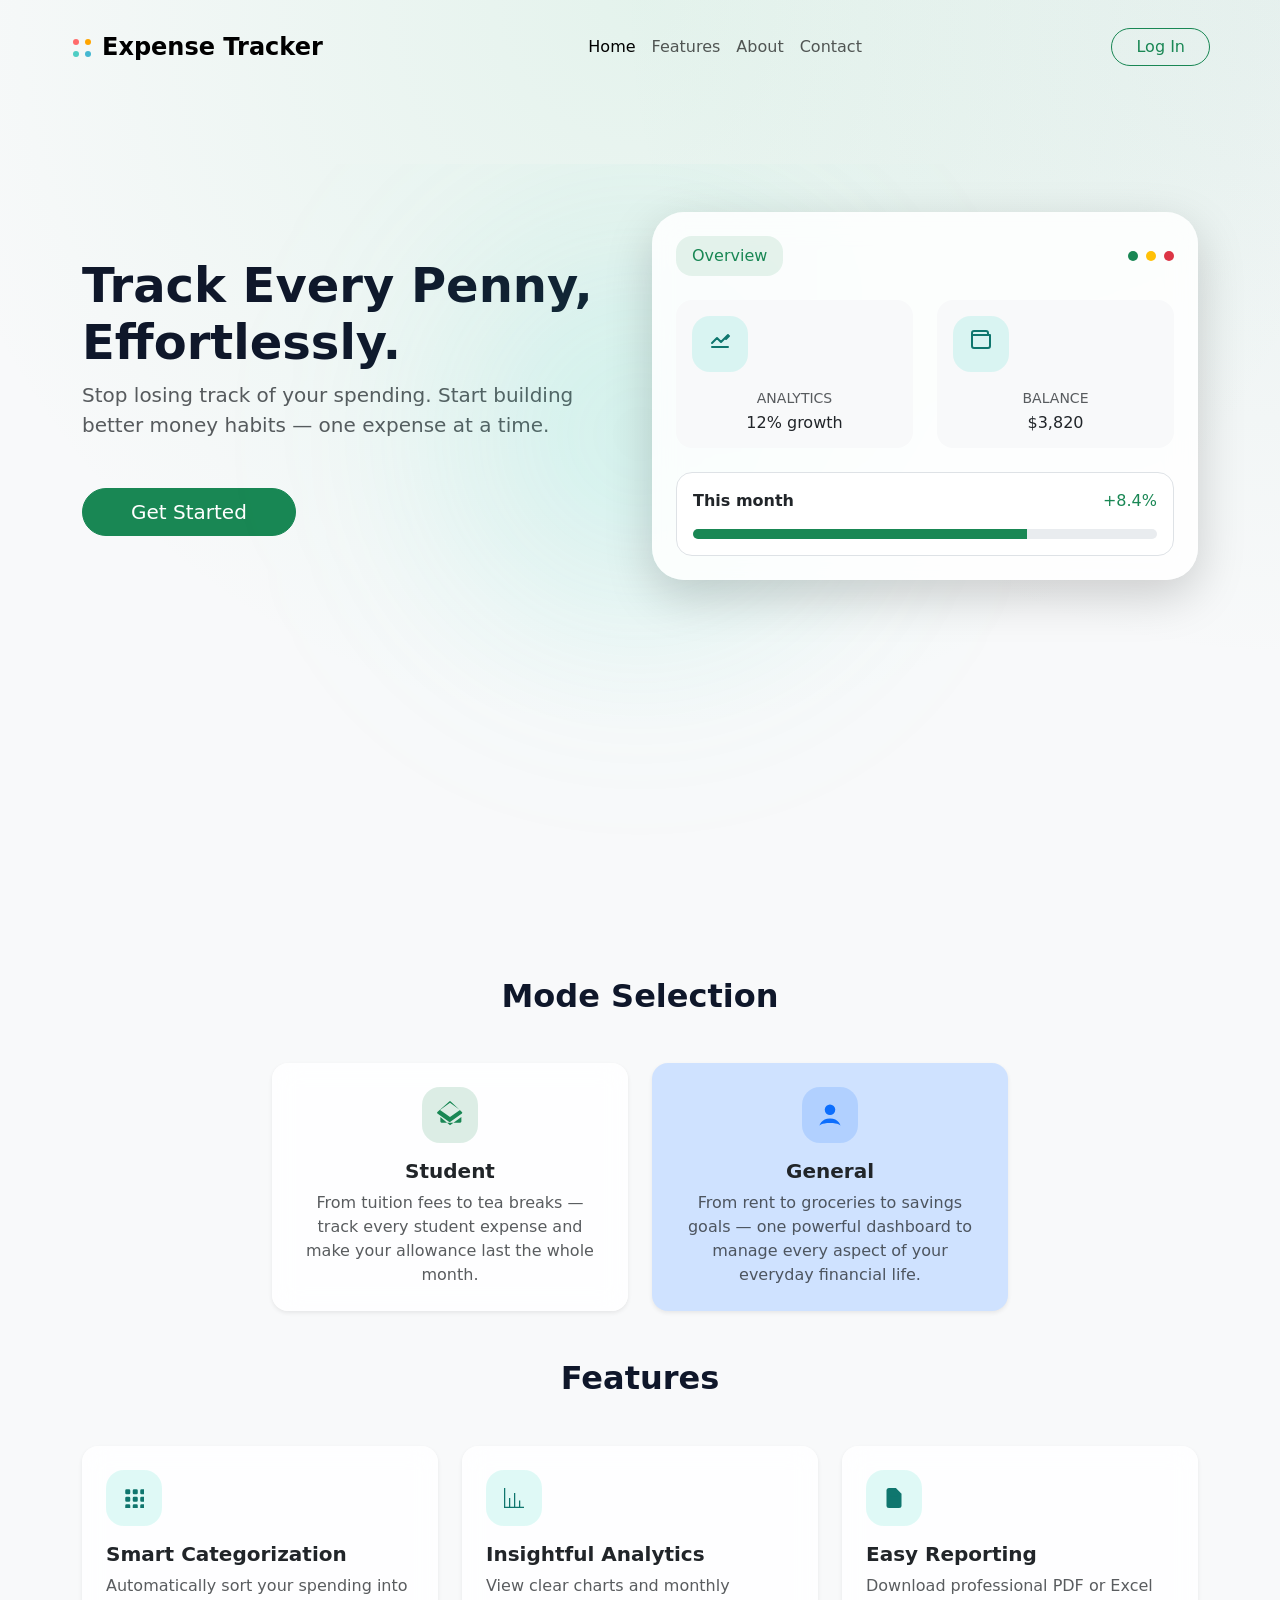
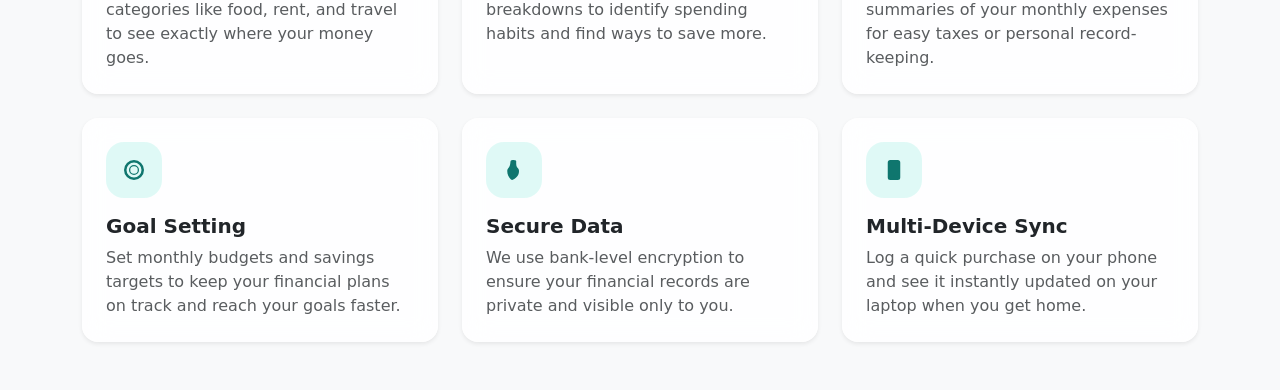
==== commit bfa881ca: "updated project" ====
--- a/index.html
+++ b/index.html
@@ -89,7 +89,7 @@
           <div class="col-lg-6">
            
             <h1 class="display-5 fw-bold">Track Every Penny, Effortlessly.</h1>
-            <p class="lead text-muted mb-5">Take control of your finances with our intuitive expense tracking tool. Simplify budgeting and reach your goals.</p>
+            <p class="lead text-muted mb-5">Stop losing track of your spending. Start building better money habits — one expense at a time.</p>
             <a href="pages/signup.html" class="btn btn-success btn-lg rounded-pill px-5">Get Started</a>
           </div>
           <div class="col-lg-6 d-none d-lg-block">
@@ -149,7 +149,7 @@
               <svg xmlns="http://www.w3.org/2000/svg" width="28" height="28" fill="currentColor" class="bi bi-mortarboard" viewBox="0 0 16 16"><path d="M8 0a.5.5 0 0 0-.41.217L.8 6.32a.5.5 0 0 0 0 .76l6.79 4.924a.5.5 0 0 0 .441 0l6.79-4.924a.5.5 0 0 0 0-.76L8.41.217A.5.5 0 0 0 8 0zm0 1.04 5.695 4.127L8 9.155 2.305 5.167 8 1.04z"/><path d="M2.5 9.178v2.572c0 .42.55.719 1.175.719h9.65c.626 0 1.175-.3 1.175-.72V9.178l-6.5 4.713L2.5 9.178z"/></svg>
             </div>
             <h5 class="fw-semibold">Student</h5>
-            <p class="text-muted mb-0">Take control of your finances with our student-focused goals.</p>
+            <p class="text-muted mb-0">From tuition fees to tea breaks — track every student expense and make your allowance last the whole month.</p>
           </div>
         </div>
         <div class="col-md-5 col-xl-4">
@@ -160,7 +160,7 @@
               <svg xmlns="http://www.w3.org/2000/svg" width="28" height="28" fill="currentColor" class="bi bi-person" viewBox="0 0 16 16"><path d="M8 8a3 3 0 1 0 0-6 3 3 0 0 0 0 6z"/><path d="M2 14s1-1.5 6-1.5S14 14 14 14s-1-4-6-4-6 4-6 4z"/></svg>
             </div>
             <h5 class="fw-semibold">General</h5>
-            <p class="text-muted mb-0">Take control of your finances with our in‑house intuitive goals.</p>
+            <p class="text-muted mb-0">From rent to groceries to savings goals — one powerful dashboard to manage every aspect of your everyday financial life.</p>
           </div>
         </div>
       </div>
@@ -177,7 +177,7 @@
               <svg xmlns="http://www.w3.org/2000/svg" width="20" height="20" fill="currentColor" class="bi bi-grid-3x3-gap" viewBox="0 0 16 16"><path d="M1 2a1 1 0 0 1 1-1h2a1 1 0 0 1 1 1v2a1 1 0 0 1-1 1H2a1 1 0 0 1-1-1V2zm6 0a1 1 0 0 1 1-1h2a1 1 0 0 1 1 1v2a1 1 0 0 1-1 1H8a1 1 0 0 1-1-1V2zm6 0a1 1 0 0 1 1-1h2a1 1 0 0 1 1 1v2a1 1 0 0 1-1 1h-2a1 1 0 0 1-1-1V2zM1 8a1 1 0 0 1 1-1h2a1 1 0 0 1 1 1v2a1 1 0 0 1-1 1H2a1 1 0 0 1-1-1V8zm6 0a1 1 0 0 1 1-1h2a1 1 0 0 1 1 1v2a1 1 0 0 1-1 1H8a1 1 0 0 1-1-1V8zm6 0a1 1 0 0 1 1-1h2a1 1 0 0 1 1 1v2a1 1 0 0 1-1 1h-2a1 1 0 0 1-1-1V8zM1 14a1 1 0 0 1 1-1h2a1 1 0 0 1 1 1v2a1 1 0 0 1-1 1H2a1 1 0 0 1-1-1v-2zm6 0a1 1 0 0 1 1-1h2a1 1 0 0 1 1 1v2a1 1 0 0 1-1 1H8a1 1 0 0 1-1-1v-2zm6 0a1 1 0 0 1 1-1h2a1 1 0 0 1 1 1v2a1 1 0 0 1-1 1h-2a1 1 0 0 1-1-1v-2z"/></svg>
             </div>
             <h5 class="fw-semibold">Smart Categorization</h5>
-            <p class="text-muted mb-0">Automatically sort your spending into categories like food, rent, and travel to see exactly where your money goes.</p>
+            <p class="text-muted mb-0"> Automatically sort your spending into categories like food, rent, and travel to see exactly where your money goes.</p>
           </div>
         </div>
         <div class="col-md-6 col-xl-4">
@@ -186,7 +186,7 @@
               <svg xmlns="http://www.w3.org/2000/svg" width="20" height="20" fill="currentColor" class="bi bi-bar-chart-line" viewBox="0 0 16 16"><path d="M0 0h1v15h15v1H0V0zm4 8h1v7H4V8zm4-4h1v11H8V4zm4 6h1v5h-1V10z"/></svg>
             </div>
             <h5 class="fw-semibold">Insightful Analytics</h5>
-            <p class="text-muted mb-0">Enter dode mataxiss or analytics silhae repattans and insightful analytics.</p>
+            <p class="text-muted mb-0"> View clear charts and monthly breakdowns to identify spending habits and find ways to save more.</p>
           </div>
         </div>
         <div class="col-md-6 col-xl-4">
@@ -195,7 +195,7 @@
               <svg xmlns="http://www.w3.org/2000/svg" width="20" height="20" fill="currentColor" class="bi bi-file-earmark-text" viewBox="0 0 16 16"><path d="M14 4.5V14a2 2 0 0 1-2 2H4a2 2 0 0 1-2-2V2a2 2 0 0 1 2-2h5.5L14 4.5z"/><path d="M5 9.5h6V10H5v-.5zm0-1.5h6V8H5V8zm0-1.5h6V6H5V6z"/></svg>
             </div>
             <h5 class="fw-semibold">Easy Reporting</h5>
-            <p class="text-muted mb-0">Exact amgevo caze manting and examlin cora siajn reporting key reporting.</p>
+            <p class="text-muted mb-0">Download professional PDF or Excel summaries of your monthly expenses for easy taxes or personal record-keeping.</p>
           </div>
         </div>
         <div class="col-md-6 col-xl-4">
@@ -204,7 +204,7 @@
               <svg xmlns="http://www.w3.org/2000/svg" width="20" height="20" fill="currentColor" class="bi bi-target" viewBox="0 0 16 16"><path d="M8 0a8 8 0 1 0 8 8A8 8 0 0 0 8 0zm0 2a6 6 0 1 1-6 6A6 6 0 0 1 8 2z"/><path d="M8 4a4 4 0 1 0 4 4A4 4 0 0 0 8 4zm0 1a3 3 0 1 1-3 3A3 3 0 0 1 8 5z"/></svg>
             </div>
             <h5 class="fw-semibold">Goal Setting</h5>
-            <p class="text-muted mb-0">Clear-innacurer dirimetors, inegritful satkinq, and insightufl analytics.</p>
+            <p class="text-muted mb-0">Set monthly budgets and savings targets to keep your financial plans on track and reach your goals faster.</p>
           </div>
         </div>
         <div class="col-md-6 col-xl-4">
@@ -213,7 +213,7 @@
               <svg xmlns="http://www.w3.org/2000/svg" width="20" height="20" fill="currentColor" class="bi bi-shield-lock" viewBox="0 0 16 16"><path d="M5.5 8.5a1.5 1.5 0 0 1 3 0V10h-3V8.5z"/><path d="M8 0c-.69 0-1.374.086-2.03.254a1 1 0 0 0-.777.962C4.942 4.56 4.3 5.66 3.38 6.577a2.965 2.965 0 0 0-.801 2.05c0 3.03 1.267 5.45 3.001 6.92a1.5 1.5 0 0 0 1.84 0C10.74 14.076 12 11.657 12 8.627a2.965 2.965 0 0 0-.801-2.05C10.2 5.66 9.558 4.56 9.807 1.216a1 1 0 0 0-.777-.962A7.982 7.982 0 0 0 8 0z"/></svg>
             </div>
             <h5 class="fw-semibold">Secure Data</h5>
-            <p class="text-muted mb-0">Secure data poures semoopisacas oo coosting data.</p>
+            <p class="text-muted mb-0">We use bank-level encryption to ensure your financial records are private and visible only to you.</p>
           </div>
         </div>
         <div class="col-md-6 col-xl-4">
@@ -222,7 +222,7 @@
               <svg xmlns="http://www.w3.org/2000/svg" width="20" height="20" fill="currentColor" class="bi bi-phone" viewBox="0 0 16 16"><path d="M11 1H5a1 1 0 0 0-1 1v12a1 1 0 0 0 1 1h6a1 1 0 0 0 1-1V2a1 1 0 0 0-1-1zM5 0a2 2 0 0 0-2 2v12a2 2 0 0 0 2 2h6a2 2 0 0 0 2-2V2a2 2 0 0 0-2-2H5z"/><path d="M8 13.5a.75.75 0 1 1 0-1.5.75.75 0 0 1 0 1.5z"/></svg>
             </div>
             <h5 class="fw-semibold">Multi-Device Sync</h5>
-            <p class="text-muted mb-0">Eventire more flixxnat cloud devie aprcans with xanyant and ixarr-device device.</p>
+            <p class="text-muted mb-0"> Log a quick purchase on your phone and see it instantly updated on your laptop when you get home.</p>
           </div>
         </div>
       </div>
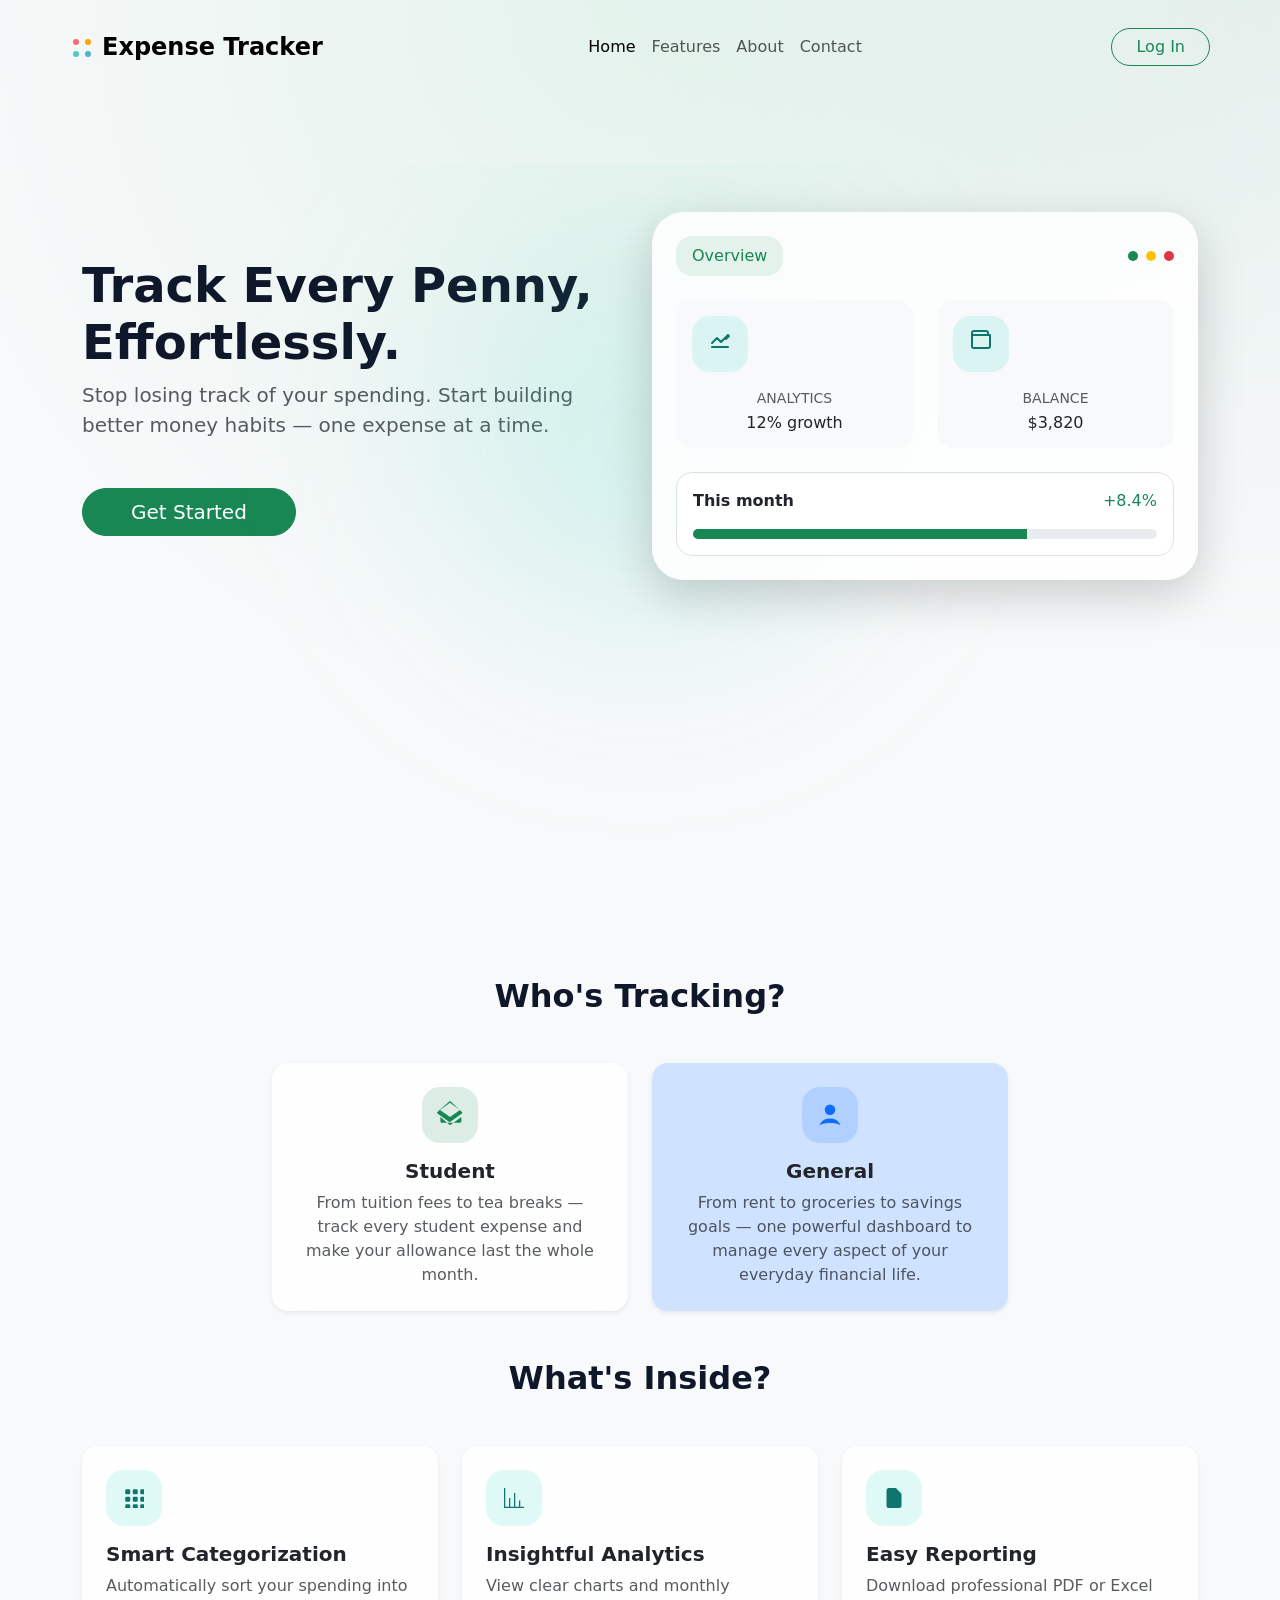
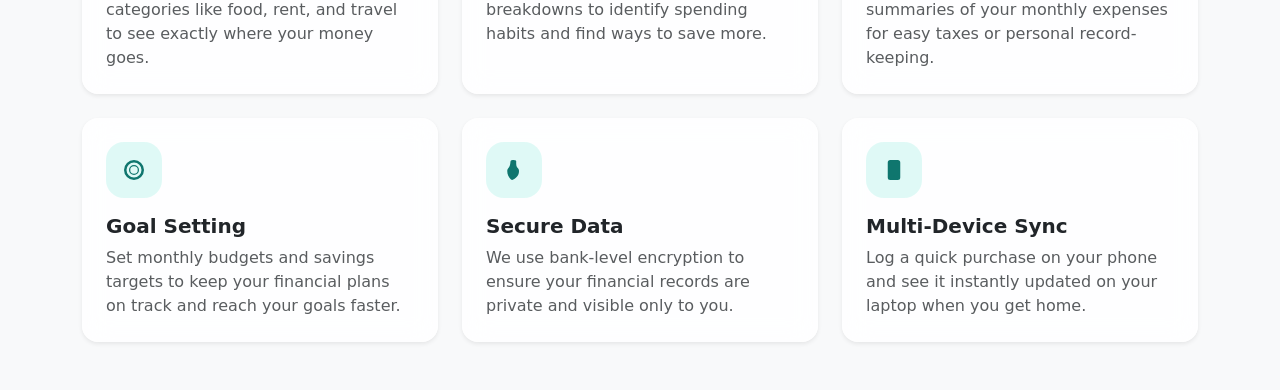
==== commit dd8a7378: "updated project" ====
--- a/index.html
+++ b/index.html
@@ -139,7 +139,7 @@
 
     <section class="container py-5">
       <div class="text-center mb-5">
-        <h2 class="fw-bold">Mode Selection</h2>
+        <h2 class="fw-bold">Who's Tracking?</h2>
       </div>
       <div class="row g-4 justify-content-center">
         <div class="col-md-5 col-xl-4">
@@ -168,7 +168,7 @@
 
     <section class="container pb-5">
       <div class="text-center mb-5">
-        <h2 class="fw-bold">Features</h2>
+        <h2 class="fw-bold">What's Inside?</h2>
       </div>
       <div class="row g-4">
         <div class="col-md-6 col-xl-4">
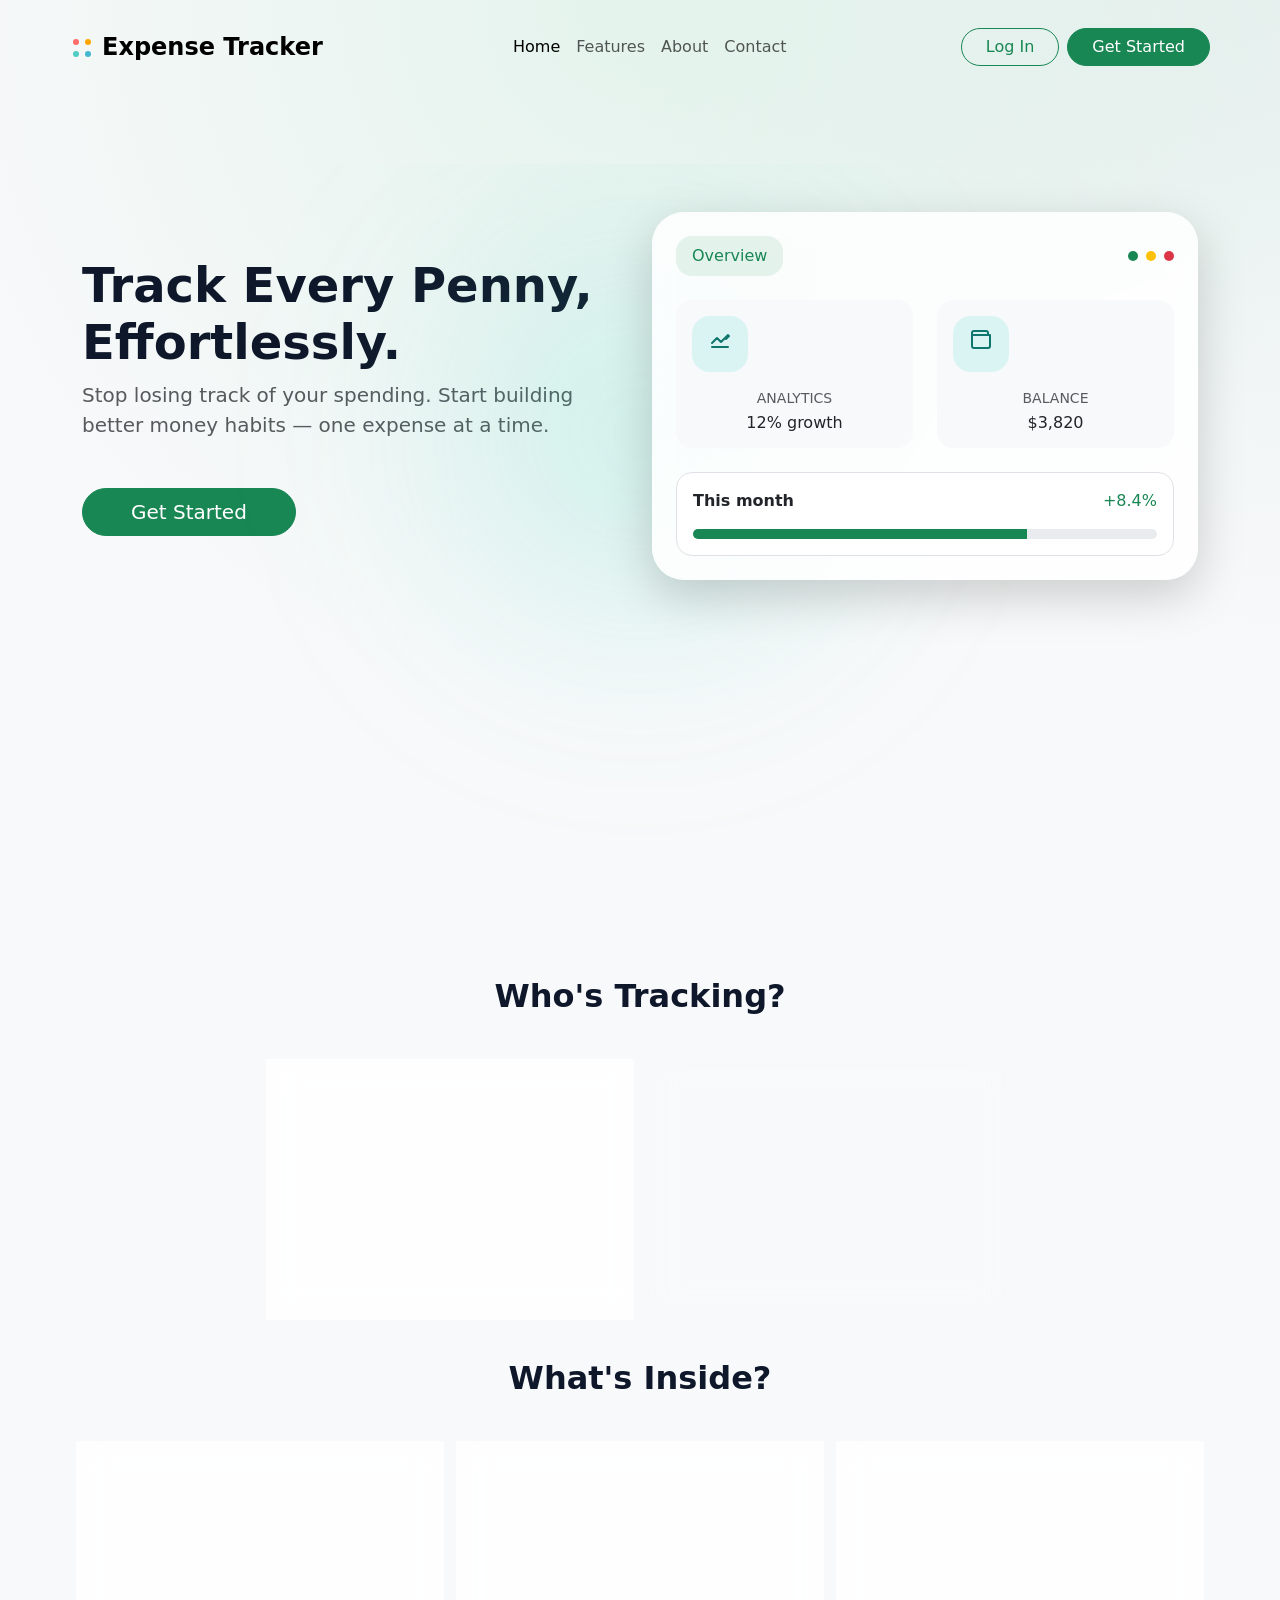
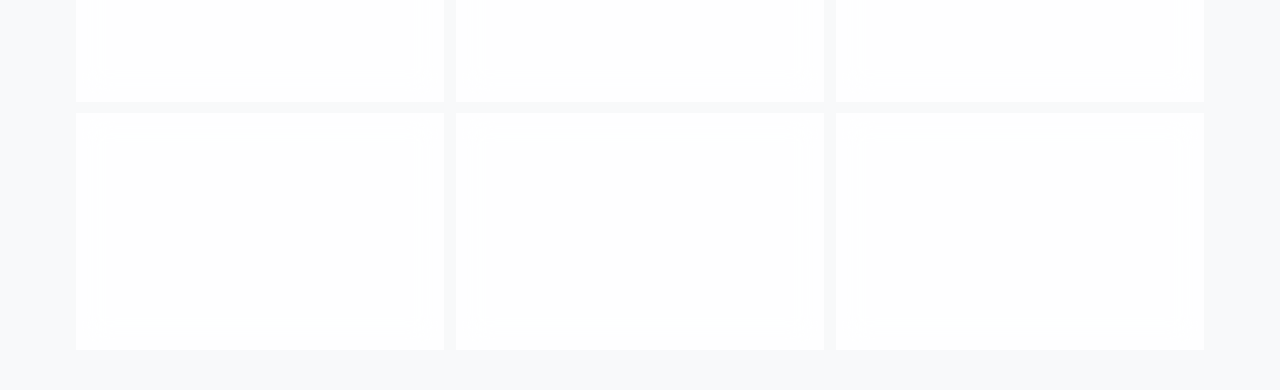
==== commit 4f5c5fec: "updated project" ====
--- a/index.html
+++ b/index.html
@@ -64,7 +64,7 @@
       </div>
       <div class="d-flex align-items-center gap-2">
         <a class="btn btn-outline-success rounded-pill px-4" href="pages/login.html">Log In</a>
-      
+        <a class="btn btn-success rounded-pill px-4" href="pages/signup.html">Get Started</a>
       </div>
     </nav>
   </header>
--- a/css/style.css
+++ b/css/style.css
@@ -520,4 +520,121 @@
 .general-icon {
   background-color: rgba(13, 110, 253, 0.15); /* blue */
   color: #0d6efd;
-}+}
+.dashboard-goal-card{
+    background: linear-gradient(120deg,#6dd5ed 0%, #2193b0 100%);
+    border-radius: 24px;
+    border: none;
+}
+
+.dashboard-progress{
+    height: 14px;
+    max-width: 700px;
+    border-radius: 30px;
+    background: rgba(255,255,255,0.3);
+}
+
+.dashboard-progress .progress-bar{
+    border-radius: 30px;
+}
+/* Fix header overlap */
+main {
+  padding-top: 70px;
+}
+
+/* Table improvements */
+.table td, 
+.table th {
+  vertical-align: middle;
+  white-space: nowrap;
+}
+
+/* Better spacing for mobile */
+@media (max-width: 768px) {
+
+  /* Reduce container side padding */
+  .container {
+    padding-left: 12px;
+    padding-right: 12px;
+  }
+
+  /* Card padding fix */
+  .card {
+    border-radius: 12px;
+  }
+
+  .card-header {
+    padding: 12px 16px;
+  }
+
+  .card-body {
+    padding: 0;
+  }
+
+  /* Table spacing */
+  .table th,
+  .table td {
+    padding: 12px 10px;
+    font-size: 14px;
+  }
+
+  /* Fix first & last column padding */
+  .table th:first-child,
+  .table td:first-child {
+    padding-left: 16px;
+  }
+
+  .table th:last-child,
+  .table td:last-child {
+    padding-right: 16px;
+  }
+
+
+}
+/* STATUS BADGE - uniform width */
+.badge {
+  display: inline-flex;
+  align-items: center;
+  justify-content: center;
+  width: 100px;              /* fixed width for all */
+  height: 32px;              /* consistent height */
+  font-size: 12px;
+  border-radius: 20px;
+  white-space: nowrap;       /* prevent text wrap */
+  padding: 0;                /* remove uneven padding */
+}
+
+/* ACTION BUTTON - same width as badge */
+.btn-sm {
+  display: inline-flex;
+  align-items: center;
+  justify-content: center;
+  width: 100px;              /* match badge width */
+  height: 32px;
+  font-size: 12px;
+  padding: 0;
+  white-space: nowrap;
+}
+
+/* Optional: align column content center */
+td:nth-child(5), /* Status column */
+td:nth-child(6)  /* Action column */ {
+  text-align: center;
+}
+
+/* MOBILE FIX */
+@media (max-width: 768px) {
+  .badge,
+  .btn-sm {
+    width: 90px;   /* slightly smaller for mobile */
+    height: 30px;
+    font-size: 11px;
+  }
+}
+
+/* Smooth table container */
+.table-responsive {
+  border-radius: 12px;
+  overflow-x: auto;
+}
+ 
